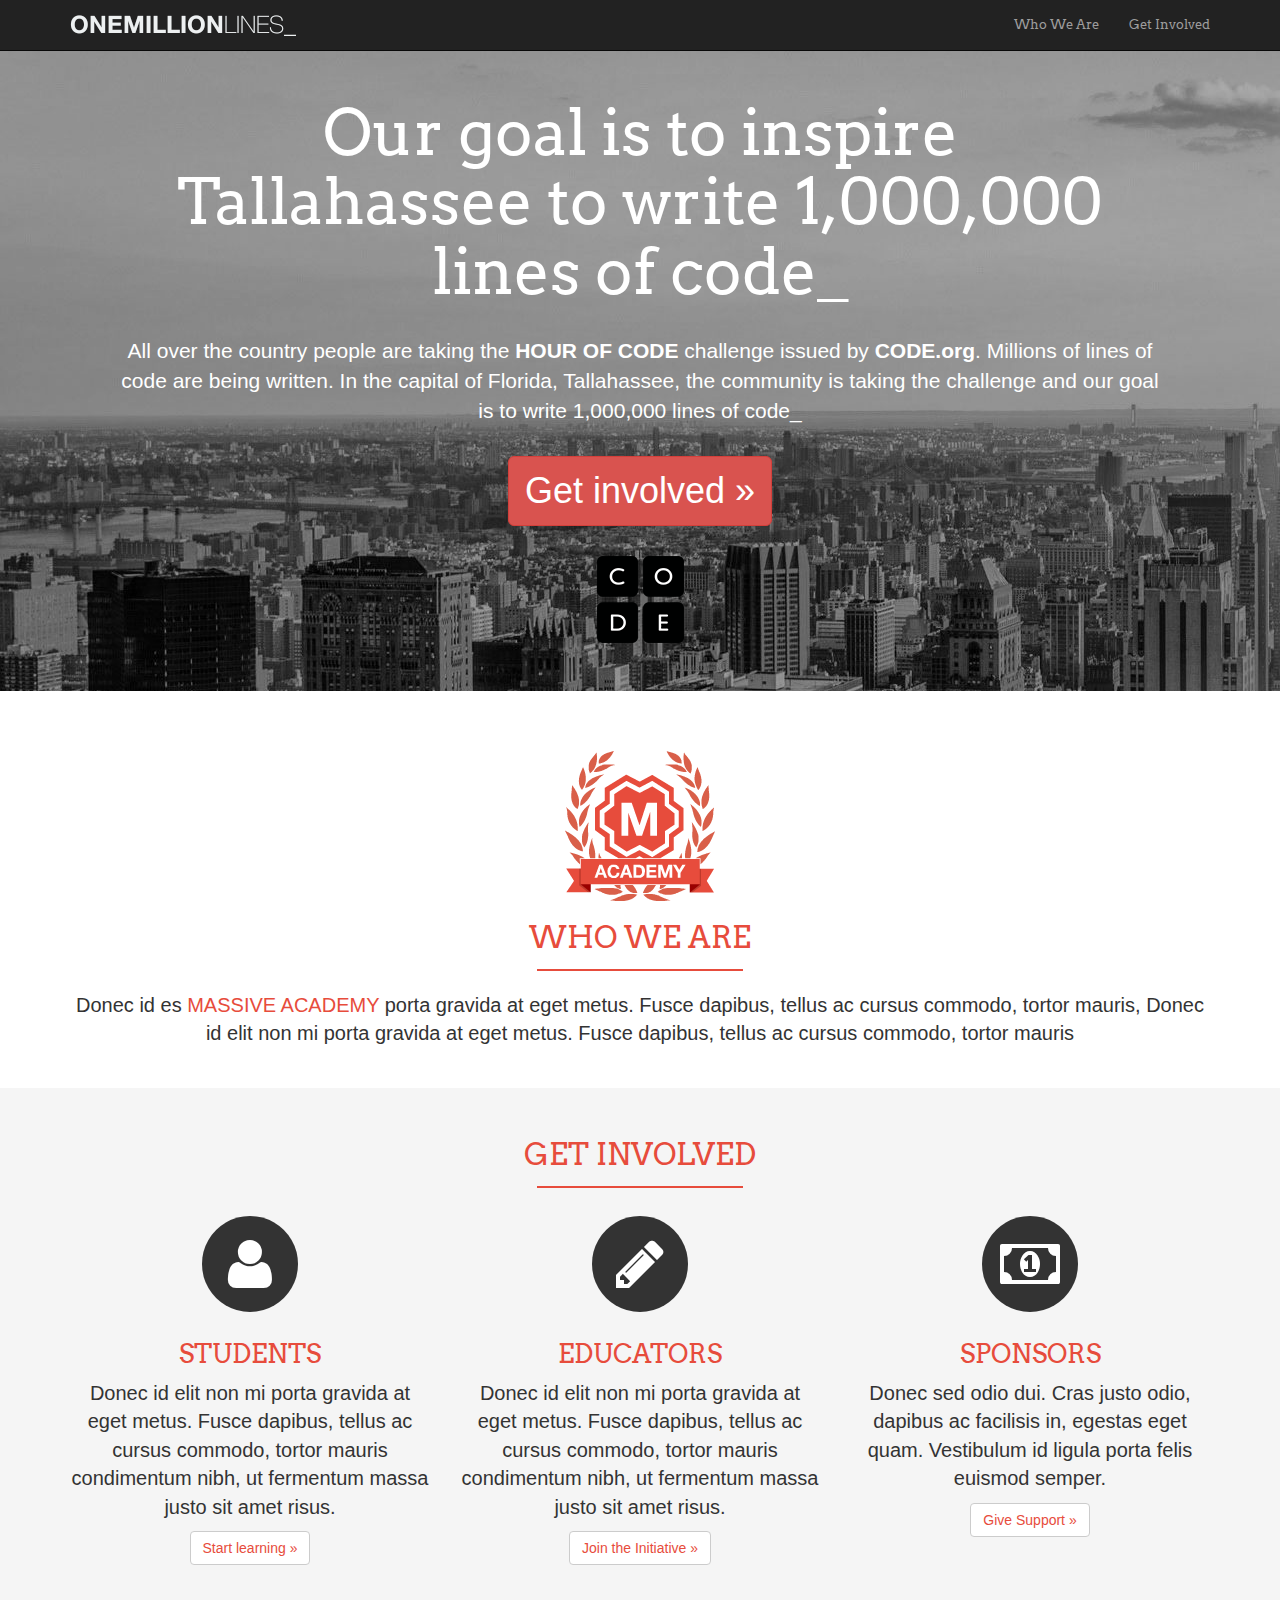
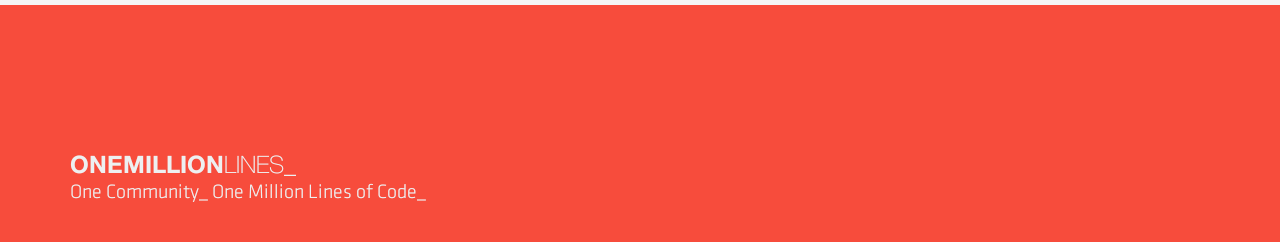
==== index.html @ 45c1bbf4 "Imported site files" ====
<!DOCTYPE html>
<html lang="en">
  <head>
    <meta charset="utf-8">
    <meta http-equiv="X-UA-Compatible" content="IE=edge">
    <meta name="viewport" content="width=device-width, initial-scale=1">
    <meta name="description" content="">
    <meta name="author" content="">
    <link rel="icon" href="../../favicon.ico">

    <title>My First Website</title>
    <!-- Nuestra fuente de Google fonts -->
    <link href='http://fonts.googleapis.com/css?family=Arvo' rel='stylesheet' type='text/css'>
    <!-- Link a nuestra librería de Font Awesome -->
    <link rel="stylesheet" href="fonts/font-awesome/css/font-awesome.min.css">

    <!-- Bootstrap core CSS -->
    <link href="css/bootstrap.min.css" rel="stylesheet">

    <!-- Custom styles for this template -->
    <link href="css/custom.css" rel="stylesheet">

    <!-- Just for debugging purposes. Don't actually copy these 2 lines! -->
    <!--[if lt IE 9]><script src="../../assets/js/ie8-responsive-file-warning.js"></script><![endif]-->
    <script src="../../assets/js/ie-emulation-modes-warning.js"></script>

    <!-- HTML5 shim and Respond.js for IE8 support of HTML5 elements and media queries -->
    <!--[if lt IE 9]>
      <script src="https://oss.maxcdn.com/html5shiv/3.7.2/html5shiv.min.js"></script>
      <script src="https://oss.maxcdn.com/respond/1.4.2/respond.min.js"></script>
    <![endif]-->
  </head>

  <body>

    <nav class="navbar navbar-inverse navbar-fixed-top">
      <div class="container">
        <div class="navbar-header">
          <button type="button" class="navbar-toggle collapsed" data-toggle="collapse" data-target="#navbar" aria-expanded="false" aria-controls="navbar">
            <span class="sr-only">Toggle navigation</span>
            <span class="icon-bar"></span>
            <span class="icon-bar"></span>
            <span class="icon-bar"></span>
          </button>
          <a class="navbar-brand" href="#"><img src="images/top-logo.png" alt="One Million Lines" title="One Million Lines"></a>
        </div>
        <div id="navbar" class="collapse navbar-collapse">
          <ul class="nav navbar-nav navbar-right">
            <li><a href="#who">Who We Are</a></li>
            <li><a href="#get-involved">Get Involved</a></li>
          </ul>
        </div><!--/.nav-collapse -->
      </div>
    </nav>

    <!-- Main jumbotron for a primary marketing message or call to action -->
    <div class="jumbotron">
      <div class="container">
        <h1>Our goal is to inspire <br>Tallahassee to write 1,000,000<br> lines of code_</h1>
        <p>All over the country people are taking the <strong>HOUR OF CODE</strong> challenge issued by <strong>CODE.org</strong>. Millions of lines of code are being written. In the capital of Florida, Tallahassee, the community is taking the challenge and our goal is to write 1,000,000 lines of code_</p>
        <p><a class="btn btn btn-danger btn-lg" href="#" role="button">Get involved &raquo;</a></p>
        <img src="images/code.png" title="Code.org logo" alt="Code.org">
      </div>
    </div>

    <div id="who">
      <div class="container homepage">
        <img src="images/academy-brand-med.png" alt="Massive Academy" title="Massive Academy logo">
        <h2>Who We Are</h2>
        <hr>
        <p>Donec id es <a href="http://www.google.com" target="_blank "> MASSIVE ACADEMY</a> porta gravida at eget metus. Fusce dapibus, tellus ac cursus commodo, tortor mauris, Donec id elit non mi porta gravida at eget metus. Fusce dapibus, tellus ac cursus commodo, tortor mauris</p>
      </div>
     </div>

    <div id="get-involved">
      <div class="container homepage">
        <h2> Get Involved </h2>
        <hr>
        <div class="row">
          <div class="col-md-4">
            <span class="fa-stack fa-4x">
               <i class="fa fa-circle fa-stack-2x"></i>
               <i class="fa fa-user fa-stack-1x fa-inverse"></i>
            </span>
            <h3>Students</h3>
            <p>Donec id elit non mi porta gravida at eget metus. Fusce dapibus, tellus ac cursus commodo, tortor mauris condimentum nibh, ut fermentum massa justo sit amet risus.  </p>
            <p><a class="btn btn-default" href="#" role="button">Start learning &raquo;</a></p>
          </div>
          <div class="col-md-4">
            <span class="fa-stack fa-4x">
               <i class="fa fa-circle fa-stack-2x"></i>
               <i class="fa fa-pencil fa-stack-1x fa-inverse"></i>
            </span>
            <h3>Educators</h3>
            <p>Donec id elit non mi porta gravida at eget metus. Fusce dapibus, tellus ac cursus commodo, tortor mauris condimentum nibh, ut fermentum massa justo sit amet risus.  </p>
            <p><a class="btn btn-default" href="http://www.reddit.com/r/SquaredCircle/" target="_blank" role="button">Join the Initiative &raquo;</a></p>
            <!--  target="_blank" abre en otra pestaña el link  -->
         </div>
          <div class="col-md-4">
            <span class="fa-stack fa-4x">
               <i class="fa fa-circle fa-stack-2x"></i>
               <i class="fa fa-money fa-stack-1x fa-inverse"></i>
            </span>
            <h3>Sponsors</h3>
            <p>Donec sed odio dui. Cras justo odio, dapibus ac facilisis in, egestas eget quam. Vestibulum id ligula porta felis euismod semper.</p>
            <p><a class="btn btn-default" href="#" role="button">Give Support &raquo;</a></p>
          </div>
        </div>
    </div> 


    <footer>
      <div class="container">
        <p><img src="images/one-million-bottom-brand.png"></p>
      </div>
    </footer>
<!-- /container -->


    <!-- Bootstrap core JavaScript
    ================================================== -->
    <!-- Placed at the end of the document so the pages load faster -->
    <script src="https://ajax.googleapis.com/ajax/libs/jquery/1.11.2/jquery.min.js"></script>
    <script src="js/bootstrap.min.js"></script>
    <!-- IE10 viewport hack for Surface/desktop Windows 8 bug -->
    <script src="../../assets/js/ie10-viewport-bug-workaround.js"></script>
  </body>
</html>
---- css/custom.css ----
/* Move down content because we have a fixed navbar that is 50px tall */
body {
  padding-top: 50px;
 
}

ul.nav, .jumbotron h1{
	font-family: 'Arvo', courier, serif;
}

ul.nav{
	font-size: 13px;
}

footer{
	background-color: #f74c3c;
	padding-top: 150px;
	padding-bottom: 30px;
}

#get-involved{
	background-color: #f5f5f5;
}



.jumbotron{
	 text-align: center;
	 background-image:url("../images/hero-image.jpg");
	 color:white;
}

.jumbotron h1{
	margin-top:0px;
	margin-bottom:30px;
}

.jumbotron p{
	margin-bottom: 30px;
	font-weight: 50;
	padding:0 50px;
	margin:;
}

.btn-lg{
	font-size:36px;
}


.homepage {
	text-align: center;
	padding-bottom:30px;
	padding-top: 30px;


}

.homepage h2, .homepage h2{
	font-family: 'Arvo', courier, serif;
	color: #e74c3c;
	text-transform: uppercase;
}

.homepage h2 {
	font-size: 30px;
}

.homepage h3{
	font-family: 'Arvo', courier, serif;
	color: #e74c3c;
	text-transform: uppercase;
	font-size: 26px;
}

.homepage p{
	font-weight: 300;
	font-size: 20px;
}

.homepage a{
	color: #e74c3c;
}

.homepage a:hover{
	color:#e74c3c;
	text-decoration: none;
	opacity: .8;
}

.homepage hr{
	border-top:2px solid #e74c3c;
	width: 18%;
	margin-top:15px;
}

/* Responsive site*/
@media (max-width: 1199px) { 
	.jumbotron h1{
		font-size: 56px;
		margin-bottom: 30px;

	}
 }


@media (max-width: 991px) { 
	.jumbotron h1{
		font-size: 44px;		
	}

	.jumbotron p{
		font-padding: 0 10px;		
	}

	#get-involved .col-md-4{
		padding-top: 20px;
		padding-bottom: 20px; 
	}

 }

 @media (max-width: 767px) { 
	.jumbotron h1{
		font-size: 24px;		
	}

	.jumbotron p{
		padding:0;		
		font-size: 16px;
	}

	.btn-lg{
		font-size: 18px;
	}

	.homepage p {
		font-size: 18px;
	}

	footer img{
		width:80%;
	}

 }
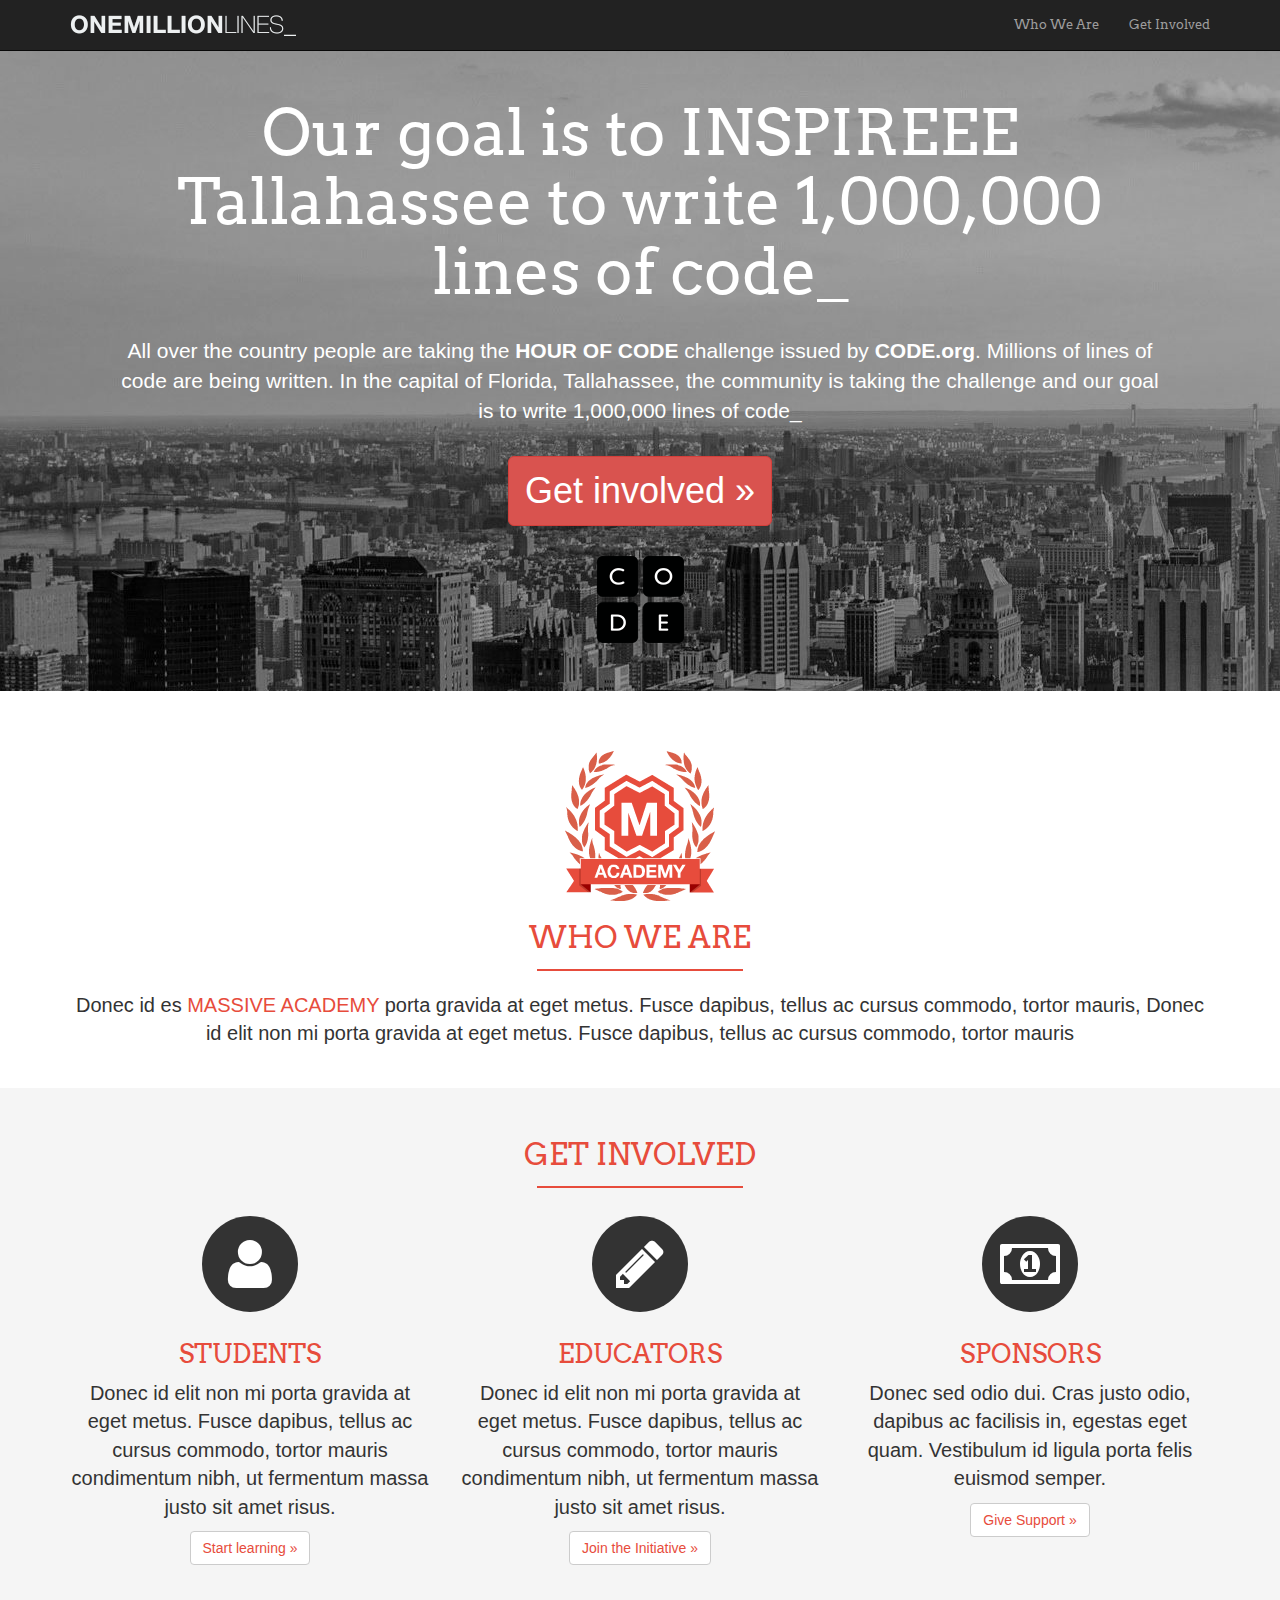
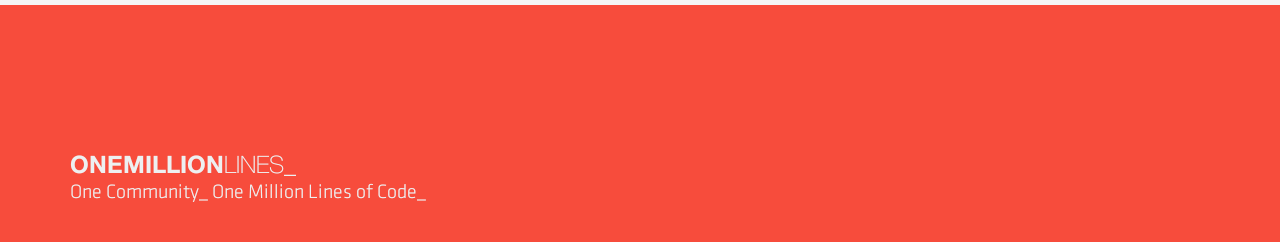
==== commit 67700f09: "Change 01" ====
--- a/index.html
+++ b/index.html
@@ -56,7 +56,7 @@
     <!-- Main jumbotron for a primary marketing message or call to action -->
     <div class="jumbotron">
       <div class="container">
-        <h1>Our goal is to inspire <br>Tallahassee to write 1,000,000<br> lines of code_</h1>
+        <h1>Our goal is to INSPIREEE <br>Tallahassee to write 1,000,000<br> lines of code_</h1>
         <p>All over the country people are taking the <strong>HOUR OF CODE</strong> challenge issued by <strong>CODE.org</strong>. Millions of lines of code are being written. In the capital of Florida, Tallahassee, the community is taking the challenge and our goal is to write 1,000,000 lines of code_</p>
         <p><a class="btn btn btn-danger btn-lg" href="#" role="button">Get involved &raquo;</a></p>
         <img src="images/code.png" title="Code.org logo" alt="Code.org">
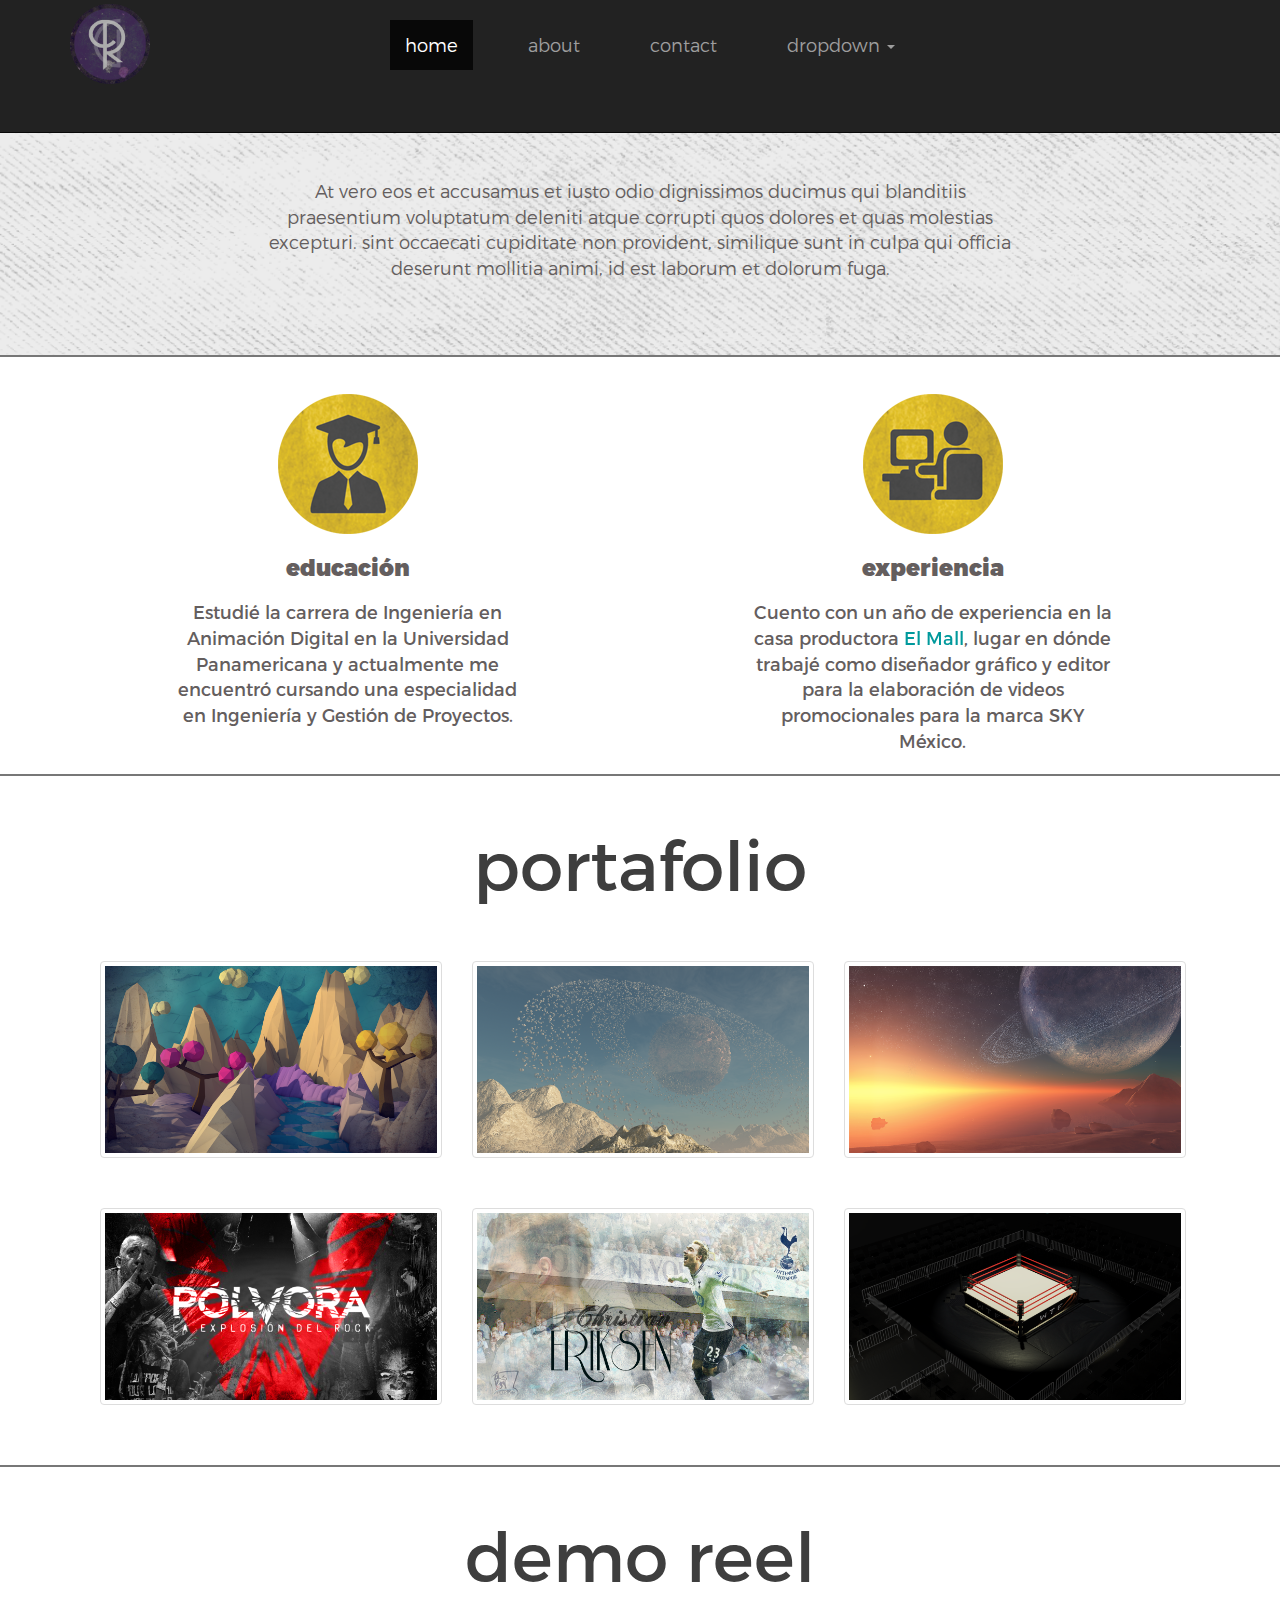
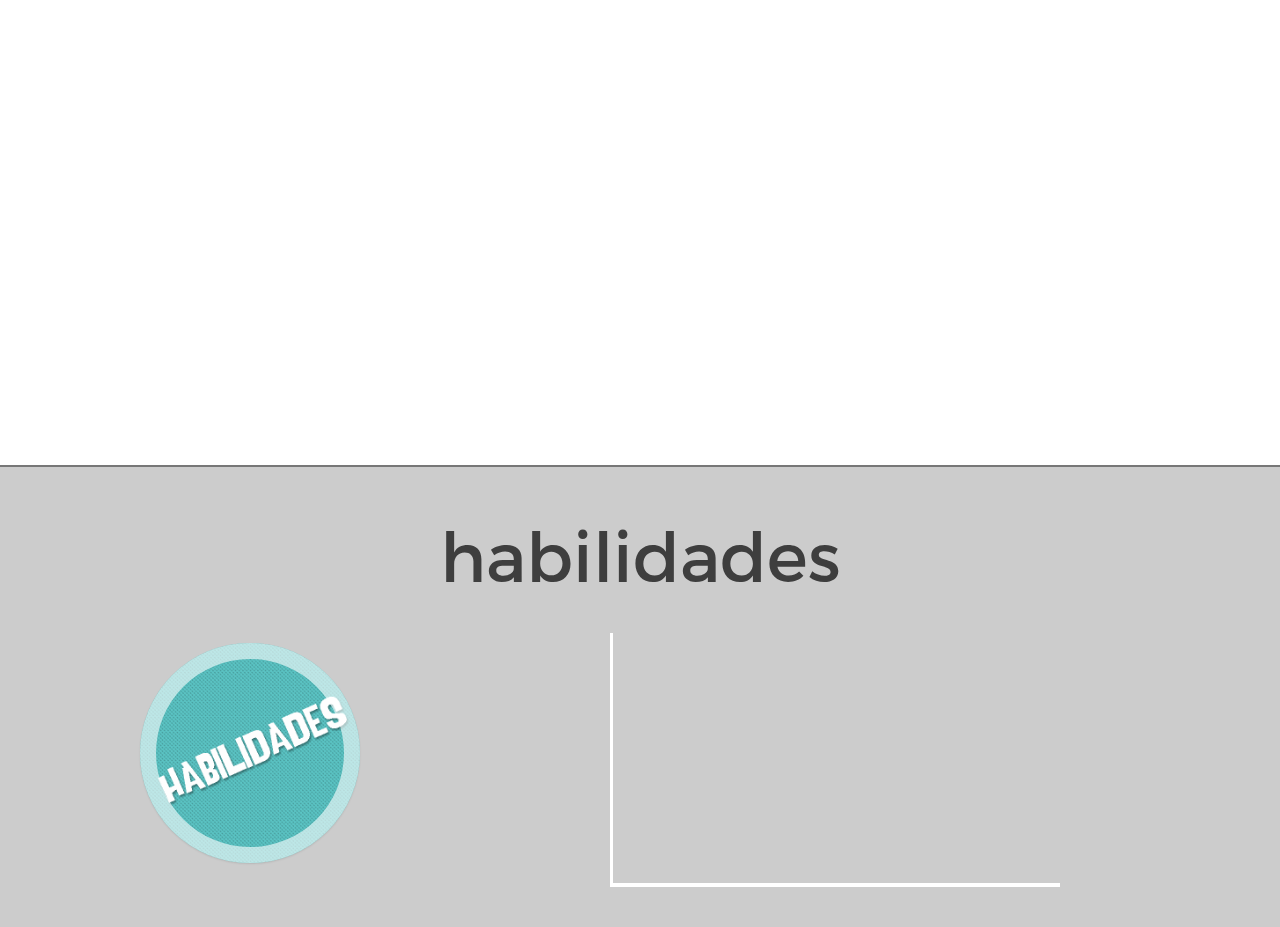
==== commit 93170ee1: "FirstCV" ====
--- a/index.html
+++ b/index.html
@@ -8,32 +8,28 @@
     <meta name="author" content="">
     <link rel="icon" href="../../favicon.ico">
 
-    <title>My First Website</title>
-    <!-- Nuestra fuente de Google fonts -->
-    <link href='http://fonts.googleapis.com/css?family=Arvo' rel='stylesheet' type='text/css'>
-    <!-- Link a nuestra librería de Font Awesome -->
-    <link rel="stylesheet" href="fonts/font-awesome/css/font-awesome.min.css">
+    <title>Mi Portafolio</title>
 
     <!-- Bootstrap core CSS -->
     <link href="css/bootstrap.min.css" rel="stylesheet">
+    <link href="css/custom.css" rel="stylesheet">
+    <link href="css/lightbox.css" rel="stylesheet">
+    <link href="css/video-js.css" rel="stylesheet">
+
 
     <!-- Custom styles for this template -->
-    <link href="css/custom.css" rel="stylesheet">
-
-    <!-- Just for debugging purposes. Don't actually copy these 2 lines! -->
-    <!--[if lt IE 9]><script src="../../assets/js/ie8-responsive-file-warning.js"></script><![endif]-->
-    <script src="../../assets/js/ie-emulation-modes-warning.js"></script>
-
-    <!-- HTML5 shim and Respond.js for IE8 support of HTML5 elements and media queries -->
-    <!--[if lt IE 9]>
-      <script src="https://oss.maxcdn.com/html5shiv/3.7.2/html5shiv.min.js"></script>
-      <script src="https://oss.maxcdn.com/respond/1.4.2/respond.min.js"></script>
-    <![endif]-->
+    <link href="starter-template.css" rel="stylesheet">
+
+    <script src="js/ie-emulation-modes-warning.js"></script>
+    <!--Para video.js -->
+    <script type="text/javascript">
+  document.createElement('video');document.createElement('audio');document.createElement('track');
+</script>
   </head>
 
   <body>
 
-    <nav class="navbar navbar-inverse navbar-fixed-top">
+     <nav class="navbar navbar-inverse navbar-fixed-top">
       <div class="container">
         <div class="navbar-header">
           <button type="button" class="navbar-toggle collapsed" data-toggle="collapse" data-target="#navbar" aria-expanded="false" aria-controls="navbar">
@@ -42,87 +38,310 @@
             <span class="icon-bar"></span>
             <span class="icon-bar"></span>
           </button>
-          <a class="navbar-brand" href="#"><img src="images/top-logo.png" alt="One Million Lines" title="One Million Lines"></a>
+          <a class="navbar-brand" href="#"><img class="logo" src="images/logoRG.png"></a>
         </div>
-        <div id="navbar" class="collapse navbar-collapse">
-          <ul class="nav navbar-nav navbar-right">
-            <li><a href="#who">Who We Are</a></li>
-            <li><a href="#get-involved">Get Involved</a></li>
+        <div id="navbar" class="navbar-collapse collapse">
+          <ul class="nav navbar-nav navSize">
+            <li class="active"><a href="#">Home</a></li>
+            <li><a href="#about">About</a></li>
+            <li><a href="#contact">Contact</a></li>
+            <li class="dropdown">
+              <a href="#" class="dropdown-toggle" data-toggle="dropdown" role="button" aria-expanded="false">Dropdown <span class="caret"></span></a>
+              <ul class="dropdown-menu" role="menu">
+                <li><a href="#">Action</a></li>
+                <li><a href="#">Another action</a></li>
+                <li><a href="#">Something else here</a></li>
+                <li class="divider"></li>
+                <li class="dropdown-header">Nav header</li>
+                <li><a href="#">Separated link</a></li>
+                <li><a href="#">One more separated link</a></li>
+              </ul>
+            </li>
           </ul>
         </div><!--/.nav-collapse -->
       </div>
     </nav>
-
-    <!-- Main jumbotron for a primary marketing message or call to action -->
-    <div class="jumbotron">
-      <div class="container">
-        <h1>Our goal is to INSPIREEE <br>Tallahassee to write 1,000,000<br> lines of code_</h1>
-        <p>All over the country people are taking the <strong>HOUR OF CODE</strong> challenge issued by <strong>CODE.org</strong>. Millions of lines of code are being written. In the capital of Florida, Tallahassee, the community is taking the challenge and our goal is to write 1,000,000 lines of code_</p>
-        <p><a class="btn btn btn-danger btn-lg" href="#" role="button">Get involved &raquo;</a></p>
-        <img src="images/code.png" title="Code.org logo" alt="Code.org">
-      </div>
-    </div>
-
-    <div id="who">
-      <div class="container homepage">
-        <img src="images/academy-brand-med.png" alt="Massive Academy" title="Massive Academy logo">
-        <h2>Who We Are</h2>
-        <hr>
-        <p>Donec id es <a href="http://www.google.com" target="_blank "> MASSIVE ACADEMY</a> porta gravida at eget metus. Fusce dapibus, tellus ac cursus commodo, tortor mauris, Donec id elit non mi porta gravida at eget metus. Fusce dapibus, tellus ac cursus commodo, tortor mauris</p>
-      </div>
-     </div>
-
-    <div id="get-involved">
-      <div class="container homepage">
-        <h2> Get Involved </h2>
-        <hr>
-        <div class="row">
-          <div class="col-md-4">
-            <span class="fa-stack fa-4x">
-               <i class="fa fa-circle fa-stack-2x"></i>
-               <i class="fa fa-user fa-stack-1x fa-inverse"></i>
-            </span>
-            <h3>Students</h3>
-            <p>Donec id elit non mi porta gravida at eget metus. Fusce dapibus, tellus ac cursus commodo, tortor mauris condimentum nibh, ut fermentum massa justo sit amet risus.  </p>
-            <p><a class="btn btn-default" href="#" role="button">Start learning &raquo;</a></p>
+    <!--
+      <nav class="miNav">
+        <img class="logo" src="images/logoRG.png">
+        <div class="lineaNav01">  
+              <div class="lineaNav02"> 
+                <div class="row">
+                 
+                  <div class="col-md-2 col-md-offset-2 navCol">
+                    <span>About me</span>
+                  </div>
+                  <div class="col-md-2 navCol">
+                    <span>Experiencia</span>
+                  </div>
+                  <div class="col-md-2 navCol">
+                    <span>Portafolio</span>
+                  </div>
+                  <div class="col-md-2 navCol">
+                    <span>Reel</span>
+                  </div>
+                  <div class="col-md-2 navCol">
+                    <span>Habilidades</span>
+                  </div>
+                  
+                </div><!--row-->
+                <!--  <ul>
+                    <li>About me</li>
+                    <li>Portafolio</li>
+                   
+                    <li>Reel</li>
+                    <li>Habilidades</li>
+                  </ul>
+                  <img class="logo" src="images/logoRG.png">
+               </div>   
+              
+        </div>
+      </nav>-->
+
+
+
+      <section class="about">
+        <h1>About me </h1>
+
+        <div class="container">
+          <div class="row">
+            <div class="col-md-8 col-md-offset-2">
+
+        <p>At vero eos et accusamus et iusto odio dignissimos ducimus qui blanditiis praesentium voluptatum deleniti atque corrupti quos dolores et quas molestias excepturi. sint occaecati cupiditate non provident, similique sunt in culpa qui officia deserunt mollitia animi, id est laborum et dolorum fuga. </p>
+            </div>
+         </div>
           </div>
-          <div class="col-md-4">
-            <span class="fa-stack fa-4x">
-               <i class="fa fa-circle fa-stack-2x"></i>
-               <i class="fa fa-pencil fa-stack-1x fa-inverse"></i>
-            </span>
-            <h3>Educators</h3>
-            <p>Donec id elit non mi porta gravida at eget metus. Fusce dapibus, tellus ac cursus commodo, tortor mauris condimentum nibh, ut fermentum massa justo sit amet risus.  </p>
-            <p><a class="btn btn-default" href="http://www.reddit.com/r/SquaredCircle/" target="_blank" role="button">Join the Initiative &raquo;</a></p>
-            <!--  target="_blank" abre en otra pestaña el link  -->
-         </div>
-          <div class="col-md-4">
-            <span class="fa-stack fa-4x">
-               <i class="fa fa-circle fa-stack-2x"></i>
-               <i class="fa fa-money fa-stack-1x fa-inverse"></i>
-            </span>
-            <h3>Sponsors</h3>
-            <p>Donec sed odio dui. Cras justo odio, dapibus ac facilisis in, egestas eget quam. Vestibulum id ligula porta felis euismod semper.</p>
-            <p><a class="btn btn-default" href="#" role="button">Give Support &raquo;</a></p>
-          </div>
-        </div>
-    </div> 
-
-
-    <footer>
-      <div class="container">
-        <p><img src="images/one-million-bottom-brand.png"></p>
-      </div>
-    </footer>
-<!-- /container -->
-
-
-    <!-- Bootstrap core JavaScript
-    ================================================== -->
-    <!-- Placed at the end of the document so the pages load faster -->
+      </section>
+
+
+      <section class="escuela">
+        <div class="container">
+          <div class="row">
+                <div class="col-md-6 escLogo">
+                  <img src="images/logoEsc.png" title="LogoEscuela" alt="LogoEscuela">
+                  <h2>Educaci&oacuten</h2>
+                    <div class="row">
+                      <div class="col-md-8 col-md-offset-2">
+                        <p>Estudié la carrera de Ingeniería en Animación Digital en la Universidad Panamericana y actualmente me encuentró cursando una especialidad en Ingeniería y Gestión de Proyectos.</p>
+                      </div><!--col-md-8--> 
+                    </div> <!--row--> 
+                </div> <!--col-md-6--> 
+                   <div class="col-md-6 expLogo">
+                    <img src="images/logoExp.png" title="LogoExperiencia" alt="LogoExperiencia">
+                    <h2>Experiencia</h2>
+                      <div class="row">
+                        <div class="col-md-8 col-md-offset-2">
+                          <p>Cuento con un año de experiencia en la casa productora 
+
+                            <a class="linkAnim" href="http://www.elmall.mx/" target=_"blank"><span data-content="El Mall">El Mall</span></a>, lugar en dónde trabajé como diseñador gráfico y editor para la elaboración de videos promocionales para la marca SKY México. </p>
+                        </div>
+                    </div>
+                  </div><!--row--> 
+          </div><!--container--> 
+      </section>
+
+
+      <section class="portfolio">
+        <h1>Portafolio</h1>
+          <div class="container">
+              <div class="img-cont">
+                <a href="images/portafolio/pf01.png" data-lightbox="miPortafolio" data-title="Portafolio 1">
+                    <img class="img-thumbnail" src="images/portafolio/pf01.png" alt="Portafolio01">
+                  </a>
+              </div>
+        
+               <div class="img-cont">
+                <a href="images/portafolio/pf02.png" data-lightbox="miPortafolio" data-title="Portafolio 2"  >
+                    <img class="img-thumbnail" src="images/portafolio/pf02.png" alt="Portafolio02">
+                  </a>
+              </div>
+
+               <div class="img-cont">
+                <a href="images/portafolio/pf03.png" data-lightbox="miPortafolio" data-title="Portafolio 3" >
+                    <img class="img-thumbnail" src="images/portafolio/pf03.png" alt="Portafolio03">
+                  </a>
+              </div>
+
+               <div class="img-cont">
+                <a href="images/portafolio/pf04.png" data-lightbox="miPortafolio" data-title="Portafolio 4" >
+                    <img class="img-thumbnail" src="images/portafolio/pf04_thumb.png" alt="Portafolio01">
+                  </a>
+              </div>
+        
+               <div class="img-cont">
+                <a href="images/portafolio/pf05.png" data-lightbox="miPortafolio" data-title="Portafolio 5" >
+                    <img class="img-thumbnail" src="images/portafolio/pf05.png" alt="Portafolio02">
+                  </a>
+              </div>
+
+               <div class="img-cont">
+                <a href="images/portafolio/pf06.png" data-lightbox="miPortafolio" data-title="Portafolio 6" >
+                    <img class="img-thumbnail" src="images/portafolio/pf06.png" alt="Portafolio03">
+                  </a>
+              </div>
+                  
+               
+          </div><!--container--> 
+      </section>
+
+      <section class="reel">
+        <h1>Demo Reel</h1>
+
+       
+          <video id="example_video_1" class="video-js vjs-default-skin videoContainer"
+              controls preload="auto" width="640" height="360"
+              poster="video/posterVid.png"
+              data-setup='{"example_option":true}'>
+
+             <source src="video/reelRGR2015.mp4" type='video/mp4' />
+            
+             <p class="vjs-no-js">To view this video please enable JavaScript, and consider upgrading to a web browser that <a href="http://videojs.com/html5-video-support/" target="_blank">supports HTML5 video</a></p>
+          </video>
+
+      </section><!--reel-->
+
+      <section class="habilidades ">
+        <h1>Habilidades</h1>
+
+        <div class="container">
+          <div class="row">
+
+            <div class="col-md-4">
+              <ul class="ch-grid">
+                <li>
+                   <div class="ch-item ch-img-1">
+                     <div class="ch-info">
+
+
+                        <h3 class="javaData">Adobe CC</h3>
+                         <p id="javaPar"> <a href="http://drbl.in/eOPF">After Effects,</a>
+                             <a href="http://drbl.in/eOPF">Photoshop,</a> 
+                             <a href="http://drbl.in/eOPF">Illustrator</a>
+                          </p>
+
+                        </div><!--DIV info-->
+                   </div><!--DIV item img--> 
+                </li>         
+              </ul>           
+                     
+            </div><!--DIV Circulo-->
+
+
+            <div class="col-md-8">
+              
+             <div id="svgContainer" >
+              <a href="#" target="_blank">
+                <div class="rectangle JSAdobe">
+                  <span class="textoGraf">Adobe CC</span>
+                </div>
+                </a>
+              <a href="#" target="_blank">   
+                <div class="rectangle JSHtml" style="background:#C17FD1">
+                 <span class="textoGraf">HTML5/CSS3</span>
+                </div>
+                </a>
+
+              <a href="#" target="_blank">
+                <div class="rectangle JSjq" style="background:#2ECC71; max-width:59%;">
+                 <span class="textoGraf">JS/JQuery</span>
+                </div>
+                </a>
+
+              <a href="#" target="_blank">
+                <div class="rectangle JSedi" style="background:#E67E22">
+                 <span class="textoGraf">Edición (Premiere, FCP)</span>
+                </div>
+               </a>
+
+               <a href="#" target="_blank">
+                <div class="rectangle JScpp" style="background:#7F8C8D; max-width:40%;">
+                 <span class="textoGraf">C#/C++</span>
+                </div>
+                </a>
+               <a href="#" target="_blank">
+                <div class="rectangle JS3d" style="background:#C0392B; max-width:61%;">
+                 <span class="textoGraf">3D (Maya, 3Ds Max, C4D)</span>
+                </div>
+                </a>
+                <a href="#" target="_blank">
+                  <div class="rectangle JSvue" style="background:#8E44AD; max-width:61%;">
+                   <span class="textoGraf">Vue xStream</span>
+                  </div>
+                  </a>
+
+                <a href="#" target="_blank">
+                 <div class="rectangle JSunity" style="background:#2980B9; max-width:58%;">
+                   <span class="textoGraf">Unity</span>
+                  </div>
+                </a>
+
+              <a href="#" target="_blank">
+                <div class="rectangle JSnuke" style="background:#F39C12; max-width:35%;">
+                 <span class="textoGraf">Nuke</span>
+                </div>
+               </a>
+
+
+              <a href="#" target="_blank">
+                <div class="rectangle JStrack" style="background:#34495E; width:61%;">
+                 <span class="textoGraf">Tracking</span>
+                </div>
+              </a>
+
+            </div><!--svgContainer-->
+
+          </div><!--col-->
+
+
+           </div><!--row-->
+        </div><!--container-->
+      </section>
+      
+
+
+
     <script src="https://ajax.googleapis.com/ajax/libs/jquery/1.11.2/jquery.min.js"></script>
     <script src="js/bootstrap.min.js"></script>
-    <!-- IE10 viewport hack for Surface/desktop Windows 8 bug -->
-    <script src="../../assets/js/ie10-viewport-bug-workaround.js"></script>
+    <script src="js/ie10-viewport-bug-workaround.js"></script>
+    <script src="js/lightbox/jquery-1.11.0.min.js"></script>
+    <script src="js/lightbox/lightbox.min.js"></script>
+    <script src="js/scrollEffects.js"></script>
+    <script src="js/prueba.js"></script>
+    
+    <script src="js/video.js"></script>
+    <script>
+        $(window).scroll(function() {
+          $('.rectangle').each(function(){
+          var imagePos = $(this).offset().top;
+          var topOfWindow = $(window).scrollTop();
+            if (imagePos < topOfWindow+690) {
+              $(this).addClass("animate");
+
+              $(this).find("span").addClass("animate");
+            }
+          });
+
+          $('.img-cont').each(function(){
+          var imagePos = $(this).offset().top;
+          var topOfWindow = $(window).scrollTop();
+            if (imagePos < topOfWindow+690) {
+              setTimeout( function(){$(this).addClass("animate");},400 );
+              $(this).addClass("animate");
+             
+            }
+          });
+
+           $('.videoContainer').each(function(){
+          var imagePos = $(this).offset().top;
+          var topOfWindow = $(window).scrollTop();
+            if (imagePos < topOfWindow+500) {
+              setTimeout( function(){$(this).addClass("animate");},400 );
+              $(this).addClass("animate");
+             
+            }
+          });
+
+        });
+    </script>
   </body>
-</html>
+</html>--- a/css/custom.css
+++ b/css/custom.css
@@ -1,145 +1,654 @@
-/* Move down content because we have a fixed navbar that is 50px tall */
-body {
-  padding-top: 50px;
- 
-}
-
-ul.nav, .jumbotron h1{
-	font-family: 'Arvo', courier, serif;
-}
-
-ul.nav{
-	font-size: 13px;
-}
-
-footer{
-	background-color: #f74c3c;
-	padding-top: 150px;
-	padding-bottom: 30px;
-}
-
-#get-involved{
-	background-color: #f5f5f5;
-}
-
-
-
-.jumbotron{
-	 text-align: center;
-	 background-image:url("../images/hero-image.jpg");
-	 color:white;
-}
-
-.jumbotron h1{
-	margin-top:0px;
-	margin-bottom:30px;
-}
-
-.jumbotron p{
-	margin-bottom: 30px;
-	font-weight: 50;
-	padding:0 50px;
-	margin:;
-}
-
-.btn-lg{
-	font-size:36px;
-}
-
-
-.homepage {
+@font-face {
+    font-family: Montserrat-Black;
+    src: url(../fonts/Montserrat-Black.otf);
+}
+
+@font-face {
+    font-family: Montserrat-Light;
+    src: url(../fonts/Montserrat-Light.otf);
+}
+
+@font-face {
+    font-family: Montserrat-Bold;
+    src: url(../fonts/Montserrat-Bold.otf);
+}
+
+@font-face {
+    font-family: Montserrat-Regular;
+    src: url(../fonts/Montserrat-Regular.otf);
+}
+
+head,body,nav,footer,ul,li,div{
+	font-family:Montserrat-Regular;
+	margin:0;
+	padding: 0;
+	border: 0;
+	outline: 0;
+	font-size: 100%;
+}
+
+a, a:visited{
+	text-decoration: none;
+	color:#00999C;
+}
+
+html,body{
+	height: 100%;
+}
+
+article, aside, details, figcaption, figure, footer, header, hgroup, nav, section, summary {
+	display: block;
+	padding: 0;
+	border: 0;
+	outline: 0;
+	font-size: 100%;
+}
+
+/* NAV */
+/*
+nav{
+	background-color: #ccc;
+	background-image:url("../images/BG_header.png");
+	height:128px;
+}
+
+nav ul{
+	list-style: none;
+	margin: 12px;
+}*/
+
+nav ul{
+	display: block;
+	margin-right: 20%;
+	margin-top: 6px;
+}
+
+nav li{
+	display: inline-block;
+	color:#ddd;
+	float: right;
+	position: relative;
+	height: 92px;
+	font-size: 20px;
+	font-family: Montserrat-Light;
+	padding-left: 40px;
+	text-transform: lowercase;
+}
+
+#headerMain{
+	background: #222222;
+	/*background-image: url('../images/BG_header.png');*/
+	height: 70px;
+}
+
+.logoHeader{
+	background-image: url('../images/logoRG.png');
+	height: 60px;
+	width: 60px;
+	display: block;
+	float:left;
+	margin-left: 100px;
+	margin-top: 5px;
+}
+
+.logoHeader:hover{
+	background-image: url('../images/logoRG_2.png');	
+}
+
+
+
+
+
+
+
+
+
+
+
+
+
+
+
+nav{
+	font-family: Montserrat-Regular;
+}
+
+.nav{
+	padding-left: 185px;
+}
+
+.navSize{
+	margin-top: 20px;
+	margin-bottom: 20px;
+}
+
+.miNav{
+	overflow: hidden;
+	/*border:1px solid green;*/
+	padding:0px 50px;
+}
+
+.navSize li{
+	text-transform: lowercase;
+	font-size: 18px;
+	font-family: Montserrat-Light;
+
+}
+
+
+.miNav li{
+
+	display:inline-block;
+	width:24%;
+	font-family: Montserrat-Light;
+	font-size: 25px;
 	text-align: center;
-	padding-bottom:30px;
-	padding-top: 30px;
-
-
-}
-
-.homepage h2, .homepage h2{
-	font-family: 'Arvo', courier, serif;
-	color: #e74c3c;
+	text-transform: lowercase;
+	color:#484848;
+	
+}
+
+.logo{
+	opacity: 0.7;
+	margin-top: -11px;
+	width: 80px;
+	height:80px;/*
+
+	margin-top: .08%;
+	position:absolute;
+	z-index:100;
+	display: block;*/
+}
+
+.navCol{
+	margin-top:1%;
+	margin-bottom:1%;
+}
+
+.lineaNav01{
+	border-top: 2px solid black;
+	border-bottom: 2px solid black;
+	/* padding: 0; */
+	margin-top: 20px;
+	margin-bottom: 20px;
+}
+
+.lineaNav02{
+	border-top: 1px solid #555;
+	border-bottom: 1px solid #555;
+	/* padding: 0; */
+	margin-top: 10px;
+	margin-bottom: 10px;
+}
+
+/*SECCIÓN ABOUT ME*/
+.about{
+	border-top:2px solid #777;
+	height:355px;	
+	background-image:url('../images/BG_about.png');
+	background-size: 100% 100%;
+	background-color: rgba(0, 0, 0, 0.2);
+}
+
+.about h1, .portfolio h1, .reel h1, .habilidades h1{
+	font-family: Montserrat-Regular;
+	font-size:69px;
+	text-align:center;
+	text-transform: lowercase;
+	color:#3e3e3e;
+	margin-top: 50px;
+}
+
+.about p{
+	font-family: Montserrat-Light;
+	font-size:18px;
+	text-align:center;
+	color:#645e5e;
+	padding-top: 40px;
+	font-weight: 100;
+}
+
+/* Escuela */
+
+.escuela{
+	
+	border-top:2px solid #777;
+	background-color:#aaa;
+	background: url('../images/BG_escuelav2.png') no-repeat center center fixed; 
+	-webkit-background-size: cover;
+	-moz-background-size: cover;
+	-o-background-size: cover;
+	background-size: cover;
+
+}
+
+.escuela h2{
+	text-align: center;
+	font-family: Montserrat-Black, Verdana;
+	text-transform: lowercase;
+	font-size: 23px;
+	color:#645e5e;
+}
+
+.escuela img{
+	display: block;
+	margin-left:auto;
+	margin-right: auto;
+	margin-top: 37px;
+}
+
+.escuela p{
+	text-align: center;
+	font-family: Montserrat-Regular, Verdana;
+	font-size:18px;
+	color:#645e5e;
+	margin-top:10px;
+	margin-bottom: 20px;
+}
+
+.escuela .linkAnim{
+	perspective: 600px;
+	perspective-origin: 50% 50%;
+	vertical-align: top;
+	text-decoration: none;
+	overflow:hidden;
+	display: inline-block; 
+}
+
+.linkAnim span{
+	color:#00999C;
+	display: block; position: relative;
+	transition: all 400ms ease;
+	transform-origin: 50% 0%;	
+	transform-style: preserve-3d;
+
+}
+
+.linkAnim:hover{
+	color:#fff;
+	Montserrat-Light;
+
+}
+
+.linkAnim:hover span{
+	background:#00999C;
+	 color white;
+	 transform: translate3d( 0px, 0px, -30px ) rotateX( 90deg );
+	 font-family: Montserrat-Light;
+	 font-weight: 50;
+}
+
+.linkAnim span:after{
+	content: attr(data-content);
+	font-family: Montserrat-Light;
+	color: #fff; 
+	background: #1e647a; 
+	left: 0; top: 0; right:0; bottom: 0;
+	display: inline-block;
+	position: absolute;
+    transform-origin: 50% 0%;
+    transform: translate3d( 0px, 105%, 0px ) rotateX( -90deg );
+}
+
+/*
+.escLogo{
+	background-image:url('../images/BG_LeftEsc.png');
+	background-size: 100% 100%;
+
+
+}
+
+.expLogo{
+	background-image:url('../images/BG_RightEsc.png');
+	background-size: 100% 100%;
+}*/
+
+/* Portafolio */
+
+.portfolio{
+	border-top:2px solid #777;
+
+	margin-bottom: 60px;
+}
+
+.portfolio img{
+/*	width:230px;
+	height: 130px;*/
+}
+
+.portfolio .img-cont{
+	float:left;
+	width: 30%;
+	margin-left: 30px;
+	margin-top: 50px;
+
+}
+
+.img-cont.animate{
+	-webkit-animation:fadeIn 1s 0s ease-in;
+	animation:fadeIn 1s 0s ease-in;
+}
+
+
+/*Demo Reel*/
+
+.reel{
+	height:600px;
+	border-top:2px solid #777;
+}
+
+
+.reel .videoContainer{
+	margin-left:auto;
+	margin-right: auto;
+	margin-top:50px;
+	visibility:hidden;
+}
+
+.videoContainer.animate{
+	-webkit-animation:bounceInUp 1s 0s ease;
+	animation:bounceInUp 1s 0s ease;
+	visibility:visible;
+
+}
+
+@-webkit-keyframes bounceInUp {
+  0% {
+    opacity: 0;
+    -webkit-transform: translateY(2000px);
+    -ms-transform: translateY(2000px);
+    transform: translateY(2000px);
+  }
+
+  60% {
+    opacity: 1;
+    -webkit-transform: translateY(-30px);
+    -ms-transform: translateY(-30px);
+    transform: translateY(-30px);
+  }
+
+  80% {
+    -webkit-transform: translateY(10px);
+    -ms-transform: translateY(10px);
+    transform: translateY(10px);
+  }
+
+  100% {
+    -webkit-transform: translateY(0);
+    -ms-transform: translateY(0);
+    transform: translateY(0);
+  }
+}
+
+
+
+
+/*Habilidades*/
+
+
+.habilidades{
+	border-top:2px solid #777;
+	background-color:#ccc;
+}
+
+.habilidades.hidden{
+	visibility: hidden;
+}
+
+#svgContainer{
+	
+	margin:30px  20% 40px 20%;
+	border-left: 3px solid white;
+	border-bottom: 4px solid white;
+}
+
+#svgContainer a{
+	text-decoration: none;
+}
+
+
+
+
+/*Animación Habilidades*/
+.graph-adobeCSS{
+	-webkit-animation: popright 1s 0s ease;
+	animation: popright 1s 0s ease;	
+}
+
+.adios{
+	display: none;
+}
+
+.graph-htmlCss{
+	/*transform: translateX(-650px)*/
+}
+
+.rectangle{
+	 width: 100%;
+	 height:20px;
+	 background:#3498DB;
+	 border:2px solid #FFFFFF;
+	 margin-left:-2px;
+	 visibility: visible;
+	 margin-bottom: 5px;
+	 visibility:hidden;
+}
+
+.rectangle.animate{
+	-webkit-animation: popLeft 1s 0s ease;
+	animation: popLeft 1s 0s ease;	
+	-webkit-animation-fill-mode: forwards; /* Chrome, Safari, Opera */
+    animation-fill-mode: forwards;
+    visibility:visible;
+}
+
+.rectangle:hover{
+	opacity:.8;
+}
+
+
+.textoGraf{
+	color:#FFFFFF;
+	font-family: Montserrat-Regular;
+	font-size: 11px;
+	margin-left: 4px;
+	visibility: hidden;
+}
+
+.textoGraf.animate{
+	opacity: 0;
+	-webkit-animation: fadeIn 1s .8s ease-in;
+	animation: fadeIn 1s .8s ease-in;	
+	-webkit-animation-fill-mode: forwards; /* Chrome, Safari, Opera */
+    animation-fill-mode: forwards;
+    visibility: visible;
+}
+
+@-webkit-keyframes fadeIn{
+	0% { opacity:0;
+	  }
+
+	  100% { opacity: 1 }
+}
+
+@-webkit-keyframes popLeft{
+	0% { width:0%;
+		
+	  }
+
+	  100% {width:100%; }
+}
+
+
+/*Circulo interactivo*/
+.ch-grid {
+	margin: 20px 0 0 0;
+	padding: 0;
+	list-style: none;
+	display: block;
+	text-align: center;
+	width: 100%;
+}
+
+.ch-grid:after,
+.ch-item:before {
+	content: '';
+    display: table;
+}
+
+.ch-grid:after {
+	clear: both;
+}
+
+.ch-grid li {
+	width: 220px;
+	height: 220px;
+	display: inline-block;
+	margin: 20px;
+}
+
+.ch-item{
+	width: 100%;
+	height: 100%;
+	border-radius: 50%;
+	overflow: hidden;
+	position: relative;
+	cursor: default;
+	box-shadow: 
+		inset 0 0 0 16px rgba(255,255,255,0.6),
+		0 1px 2px rgba(0,0,0,0.1);
+	transition: all 0.5s ease-in-out;
+	-webkit-transition: all 0.5s ease-in-out;
+}
+
+.ch-item.animate {
+	box-shadow: 
+		inset 0 0 0 1px rgba(255,255,255,0.1),
+		0 1px 2px rgba(0,0,0,0.1);
+}
+/*
+.ch-item:hover {
+	box-shadow: 
+		inset 0 0 0 1px rgba(255,255,255,0.1),
+		0 1px 2px rgba(0,0,0,0.1);
+}*/
+
+
+
+.ch-img-1{
+	background-image:url(../images/skills.png);
+	background-size: 100% 100%;
+}
+
+.ch-info {
+	position: absolute;
+	background: rgba(63,147,147, 0.8);
+	width: inherit;
+	height: inherit;
+	border-radius: 50%;
+	overflow: hidden;
+	opacity: 0;
+	transition: all 0.4s ease-in-out;
+	transform: scale(0);
+}
+/*
+.ch-item:hover .ch-info {
+	transform: scale(1);
+	opacity: 1;
+}*/
+
+.ch-item.animate .ch-info {
+	transform: scale(1);
+	opacity: 1;
+}
+
+.ch-info h3 {
+	color: #fff;
 	text-transform: uppercase;
-}
-
-.homepage h2 {
-	font-size: 30px;
-}
-
-.homepage h3{
-	font-family: 'Arvo', courier, serif;
-	color: #e74c3c;
-	text-transform: uppercase;
-	font-size: 26px;
-}
-
-.homepage p{
-	font-weight: 300;
-	font-size: 20px;
-}
-
-.homepage a{
-	color: #e74c3c;
-}
-
-.homepage a:hover{
-	color:#e74c3c;
-	text-decoration: none;
-	opacity: .8;
-}
-
-.homepage hr{
-	border-top:2px solid #e74c3c;
-	width: 18%;
-	margin-top:15px;
-}
-
-/* Responsive site*/
-@media (max-width: 1199px) { 
-	.jumbotron h1{
-		font-size: 56px;
-		margin-bottom: 30px;
-
-	}
- }
-
-
-@media (max-width: 991px) { 
-	.jumbotron h1{
-		font-size: 44px;		
-	}
-
-	.jumbotron p{
-		font-padding: 0 10px;		
-	}
-
-	#get-involved .col-md-4{
-		padding-top: 20px;
-		padding-bottom: 20px; 
-	}
-
- }
-
- @media (max-width: 767px) { 
-	.jumbotron h1{
-		font-size: 24px;		
-	}
-
-	.jumbotron p{
-		padding:0;		
-		font-size: 16px;
-	}
-
-	.btn-lg{
-		font-size: 18px;
-	}
-
-	.homepage p {
-		font-size: 18px;
-	}
-
-	footer img{
-		width:80%;
-	}
-
- }
-
+	letter-spacing: 2px;
+	font-size: 22px;
+	margin: 40px 30px 0 30px;
+	padding: 45px 0 0 0;
+	height: 80px;
+	font-family: 'Montserrat-Black';
+	text-shadow: 
+		0 0 1px #fff, 
+		0 1px 2px rgba(0,0,0,0.3);
+}
+
+.ch-info p {
+
+	color: #fff;
+	padding: 10px 5px;
+	font-style: italic;
+	margin: 0 30px;
+	font-size: 11px;
+	border-top: 1px solid rgba(255,255,255,0.5);
+	opacity: 0;
+	transition: opacity 1s ease-in-out 0.4s;
+	color: rgba(255,255,255,0.9);
+	letter-spacing: 1px;
+	font-family: 'Open Sans', Arial, sans-serif;
+
+}
+
+.ch-info p a {
+	display: block;
+	color: rgba(255,255,255,0.7);
+	font-style: normal;
+	font-weight: 700;
+	/*text-transform: uppercase;*/
+	font-size: 9px;
+	letter-spacing: 1px;
+	padding-top: 4px;
+	font-family: 'Open Sans', Arial, sans-serif;
+}
+
+
+
+.ch-info p a:hover {
+	color: rgba(255,242,34, 0.8);
+}
+
+.ch-item.animate .ch-info p {
+	opacity: 1;
+}
+
+/*
+.ch-item:hover .ch-info p {
+	opacity: 1;
+}*/
+
+@media(max-width: 767px){
+  .miNav li{
+    font-size: 18px;
+  }
+
+  .portfolio .img-cont{
+
+	width: 28%;
+
+}
+
+}
+
+@media(max-width: 505px){
+  .miNav li{
+    font-size: 15px;
+  }
+
+}
+
+@media(max-width: 992px){
+  .portfolio .img-cont{
+	float:left;
+	width: 29%;
+	margin-left: 30px;
+	margin-top: 50px;
+}
+
+}
+
+
+
+
--- a/css/video-js.css
+++ b/css/video-js.css
@@ -0,0 +1,1010 @@
+/*!
+Video.js Default Styles (http://videojs.com)
+Version 4.12.3
+Create your own skin at http://designer.videojs.com
+*/
+/* SKIN
+================================================================================
+The main class name for all skin-specific styles. To make your own skin,
+replace all occurrences of 'vjs-default-skin' with a new name. Then add your new
+skin name to your video tag instead of the default skin.
+e.g. <video class="video-js my-skin-name">
+*/
+.vjs-default-skin {
+  color: #cccccc;
+}
+/* Custom Icon Font
+--------------------------------------------------------------------------------
+The control icons are from a custom font. Each icon corresponds to a character
+(e.g. "\e001"). Font icons allow for easy scaling and coloring of icons.
+*/
+@font-face {
+  font-family: 'VideoJS';
+  src: url('../fonts/vjs.eot');
+  src: url('../fonts/vjs.eot?#iefix') format('embedded-opentype'), url('../fonts/vjs.woff') format('woff'), url('../fonts/vjs.ttf') format('truetype'), url('../fonts/vjs.svg#icomoon') format('svg');
+  font-weight: normal;
+  font-style: normal;
+}
+/* Base UI Component Classes
+--------------------------------------------------------------------------------
+*/
+/* Slider - used for Volume bar and Seek bar */
+.vjs-default-skin .vjs-slider {
+  /* Replace browser focus highlight with handle highlight */
+  outline: 0;
+  position: relative;
+  cursor: pointer;
+  padding: 0;
+  /* background-color-with-alpha */
+  background-color: #333333;
+  background-color: rgba(51, 51, 51, 0.9);
+}
+.vjs-default-skin .vjs-slider:focus {
+  /* box-shadow */
+  -webkit-box-shadow: 0 0 2em #ffffff;
+  -moz-box-shadow: 0 0 2em #ffffff;
+  box-shadow: 0 0 2em #ffffff;
+}
+.vjs-default-skin .vjs-slider-handle {
+  position: absolute;
+  /* Needed for IE6 */
+  left: 0;
+  top: 0;
+}
+.vjs-default-skin .vjs-slider-handle:before {
+  content: "\e009";
+  font-family: VideoJS;
+  font-size: 1em;
+  line-height: 1;
+  text-align: center;
+  text-shadow: 0em 0em 1em #fff;
+  position: absolute;
+  top: 0;
+  left: 0;
+  /* Rotate the square icon to make a diamond */
+  /* transform */
+  -webkit-transform: rotate(-45deg);
+  -moz-transform: rotate(-45deg);
+  -ms-transform: rotate(-45deg);
+  -o-transform: rotate(-45deg);
+  transform: rotate(-45deg);
+}
+/* Control Bar
+--------------------------------------------------------------------------------
+The default control bar that is a container for most of the controls.
+*/
+.vjs-default-skin .vjs-control-bar {
+  /* Start hidden */
+  display: none;
+  position: absolute;
+  /* Place control bar at the bottom of the player box/video.
+     If you want more margin below the control bar, add more height. */
+  bottom: 0;
+  /* Use left/right to stretch to 100% width of player div */
+  left: 0;
+  right: 0;
+  /* Height includes any margin you want above or below control items */
+  height: 3.0em;
+  /* background-color-with-alpha */
+  background-color: #07141e;
+  background-color: rgba(7, 20, 30, 0.7);
+}
+/* Show the control bar only once the video has started playing */
+.vjs-default-skin.vjs-has-started .vjs-control-bar {
+  display: block;
+  /* Visibility needed to make sure things hide in older browsers too. */
+
+  visibility: visible;
+  opacity: 1;
+  /* transition */
+  -webkit-transition: visibility 0.1s, opacity 0.1s;
+  -moz-transition: visibility 0.1s, opacity 0.1s;
+  -o-transition: visibility 0.1s, opacity 0.1s;
+  transition: visibility 0.1s, opacity 0.1s;
+}
+/* Hide the control bar when the video is playing and the user is inactive  */
+.vjs-default-skin.vjs-has-started.vjs-user-inactive.vjs-playing .vjs-control-bar {
+  display: block;
+  visibility: hidden;
+  opacity: 0;
+  /* transition */
+  -webkit-transition: visibility 1s, opacity 1s;
+  -moz-transition: visibility 1s, opacity 1s;
+  -o-transition: visibility 1s, opacity 1s;
+  transition: visibility 1s, opacity 1s;
+}
+.vjs-default-skin.vjs-controls-disabled .vjs-control-bar {
+  display: none;
+}
+.vjs-default-skin.vjs-using-native-controls .vjs-control-bar {
+  display: none;
+}
+/* The control bar shouldn't show after an error */
+.vjs-default-skin.vjs-error .vjs-control-bar {
+  display: none;
+}
+/* Don't hide the control bar if it's audio */
+.vjs-audio.vjs-default-skin.vjs-has-started.vjs-user-inactive.vjs-playing .vjs-control-bar {
+  opacity: 1;
+  visibility: visible;
+}
+/* IE8 is flakey with fonts, and you have to change the actual content to force
+fonts to show/hide properly.
+  - "\9" IE8 hack didn't work for this
+  - Found in XP IE8 from http://modern.ie. Does not show up in "IE8 mode" in IE9
+*/
+@media \0screen {
+  .vjs-default-skin.vjs-user-inactive.vjs-playing .vjs-control-bar :before {
+    content: "";
+  }
+}
+/* General styles for individual controls. */
+.vjs-default-skin .vjs-control {
+  outline: none;
+  position: relative;
+  float: left;
+  text-align: center;
+  margin: 0;
+  padding: 0;
+  height: 3.0em;
+  width: 4em;
+}
+/* Font button icons */
+.vjs-default-skin .vjs-control:before {
+  font-family: VideoJS;
+  font-size: 1.5em;
+  line-height: 2;
+  position: absolute;
+  top: 0;
+  left: 0;
+  width: 100%;
+  height: 100%;
+  text-align: center;
+  text-shadow: 1px 1px 1px rgba(0, 0, 0, 0.5);
+}
+/* Replacement for focus outline */
+.vjs-default-skin .vjs-control:focus:before,
+.vjs-default-skin .vjs-control:hover:before {
+  text-shadow: 0em 0em 1em #ffffff;
+}
+.vjs-default-skin .vjs-control:focus {
+  /*  outline: 0; */
+  /* keyboard-only users cannot see the focus on several of the UI elements when
+  this is set to 0 */
+
+}
+/* Hide control text visually, but have it available for screenreaders */
+.vjs-default-skin .vjs-control-text {
+  /* hide-visually */
+  border: 0;
+  clip: rect(0 0 0 0);
+  height: 1px;
+  margin: -1px;
+  overflow: hidden;
+  padding: 0;
+  position: absolute;
+  width: 1px;
+}
+/* Play/Pause
+--------------------------------------------------------------------------------
+*/
+.vjs-default-skin .vjs-play-control {
+  width: 5em;
+  cursor: pointer;
+}
+.vjs-default-skin .vjs-play-control:before {
+  content: "\e001";
+}
+.vjs-default-skin.vjs-playing .vjs-play-control:before {
+  content: "\e002";
+}
+/* Playback toggle
+--------------------------------------------------------------------------------
+*/
+.vjs-default-skin .vjs-playback-rate .vjs-playback-rate-value {
+  font-size: 1.5em;
+  line-height: 2;
+  position: absolute;
+  top: 0;
+  left: 0;
+  width: 100%;
+  height: 100%;
+  text-align: center;
+  text-shadow: 1px 1px 1px rgba(0, 0, 0, 0.5);
+}
+.vjs-default-skin .vjs-playback-rate.vjs-menu-button .vjs-menu .vjs-menu-content {
+  width: 4em;
+  left: -2em;
+  list-style: none;
+}
+/* Volume/Mute
+-------------------------------------------------------------------------------- */
+.vjs-default-skin .vjs-mute-control,
+.vjs-default-skin .vjs-volume-menu-button {
+  cursor: pointer;
+  float: right;
+}
+.vjs-default-skin .vjs-mute-control:before,
+.vjs-default-skin .vjs-volume-menu-button:before {
+  content: "\e006";
+}
+.vjs-default-skin .vjs-mute-control.vjs-vol-0:before,
+.vjs-default-skin .vjs-volume-menu-button.vjs-vol-0:before {
+  content: "\e003";
+}
+.vjs-default-skin .vjs-mute-control.vjs-vol-1:before,
+.vjs-default-skin .vjs-volume-menu-button.vjs-vol-1:before {
+  content: "\e004";
+}
+.vjs-default-skin .vjs-mute-control.vjs-vol-2:before,
+.vjs-default-skin .vjs-volume-menu-button.vjs-vol-2:before {
+  content: "\e005";
+}
+.vjs-default-skin .vjs-volume-control {
+  width: 5em;
+  float: right;
+}
+.vjs-default-skin .vjs-volume-bar {
+  width: 5em;
+  height: 0.6em;
+  margin: 1.1em auto 0;
+}
+.vjs-default-skin .vjs-volume-level {
+  position: absolute;
+  top: 0;
+  left: 0;
+  height: 0.5em;
+  /* assuming volume starts at 1.0 */
+
+  width: 100%;
+  background: #66a8cc url([data-uri]) -50% 0 repeat;
+}
+.vjs-default-skin .vjs-volume-bar .vjs-volume-handle {
+  width: 0.5em;
+  height: 0.5em;
+  /* Assumes volume starts at 1.0. If you change the size of the
+     handle relative to the volume bar, you'll need to update this value
+     too. */
+
+  left: 4.5em;
+}
+.vjs-default-skin .vjs-volume-handle:before {
+  font-size: 0.9em;
+  top: -0.2em;
+  left: -0.2em;
+  width: 1em;
+  height: 1em;
+}
+/* The volume menu button is like menu buttons (captions/subtitles) but works
+    a little differently. It needs to be possible to tab to the volume slider
+    without hitting space bar on the menu button. To do this we're not using
+    display:none to hide the slider menu by default, and instead setting the
+    width and height to zero. */
+.vjs-default-skin .vjs-volume-menu-button .vjs-menu {
+  display: block;
+  width: 0;
+  height: 0;
+  border-top-color: transparent;
+}
+.vjs-default-skin .vjs-volume-menu-button .vjs-menu .vjs-menu-content {
+  height: 0;
+  width: 0;
+}
+.vjs-default-skin .vjs-volume-menu-button:hover .vjs-menu,
+.vjs-default-skin .vjs-volume-menu-button .vjs-menu.vjs-lock-showing {
+  border-top-color: rgba(7, 40, 50, 0.5);
+  /* Same as ul background */
+
+}
+.vjs-default-skin .vjs-volume-menu-button:hover .vjs-menu .vjs-menu-content,
+.vjs-default-skin .vjs-volume-menu-button .vjs-menu.vjs-lock-showing .vjs-menu-content {
+  height: 2.9em;
+  width: 10em;
+}
+/* Progress
+--------------------------------------------------------------------------------
+*/
+.vjs-default-skin .vjs-progress-control {
+  position: absolute;
+  left: 0;
+  right: 0;
+  width: auto;
+  font-size: 0.3em;
+  height: 1em;
+  /* Set above the rest of the controls. */
+  top: -1em;
+  /* Shrink the bar slower than it grows. */
+  /* transition */
+  -webkit-transition: all 0.4s;
+  -moz-transition: all 0.4s;
+  -o-transition: all 0.4s;
+  transition: all 0.4s;
+}
+/* On hover, make the progress bar grow to something that's more clickable.
+    This simply changes the overall font for the progress bar, and this
+    updates both the em-based widths and heights, as wells as the icon font */
+.vjs-default-skin:hover .vjs-progress-control {
+  font-size: .9em;
+  /* Even though we're not changing the top/height, we need to include them in
+      the transition so they're handled correctly. */
+
+  /* transition */
+  -webkit-transition: all 0.2s;
+  -moz-transition: all 0.2s;
+  -o-transition: all 0.2s;
+  transition: all 0.2s;
+}
+/* Box containing play and load progresses. Also acts as seek scrubber. */
+.vjs-default-skin .vjs-progress-holder {
+  height: 100%;
+}
+/* Progress Bars */
+.vjs-default-skin .vjs-progress-holder .vjs-play-progress,
+.vjs-default-skin .vjs-progress-holder .vjs-load-progress,
+.vjs-default-skin .vjs-progress-holder .vjs-load-progress div {
+  position: absolute;
+  display: block;
+  height: 100%;
+  margin: 0;
+  padding: 0;
+  /* updated by javascript during playback */
+
+  width: 0;
+  /* Needed for IE6 */
+  left: 0;
+  top: 0;
+}
+.vjs-default-skin .vjs-play-progress {
+  /*
+    Using a data URI to create the white diagonal lines with a transparent
+      background. Surprisingly works in IE8.
+      Created using http://www.patternify.com
+    Changing the first color value will change the bar color.
+    Also using a paralax effect to make the lines move backwards.
+      The -50% left position makes that happen.
+  */
+
+  background: #66a8cc url([data-uri]) -50% 0 repeat;
+}
+.vjs-default-skin .vjs-load-progress {
+  background: #646464 /* IE8- Fallback */;
+  background: rgba(255, 255, 255, 0.2);
+}
+/* there are child elements of the load progress bar that represent the
+   specific time ranges that have been buffered */
+.vjs-default-skin .vjs-load-progress div {
+  background: #787878 /* IE8- Fallback */;
+  background: rgba(255, 255, 255, 0.1);
+}
+.vjs-default-skin .vjs-seek-handle {
+  width: 1.5em;
+  height: 100%;
+}
+.vjs-default-skin .vjs-seek-handle:before {
+  padding-top: 0.1em /* Minor adjustment */;
+}
+/* Live Mode
+--------------------------------------------------------------------------------
+*/
+.vjs-default-skin.vjs-live .vjs-time-controls,
+.vjs-default-skin.vjs-live .vjs-time-divider,
+.vjs-default-skin.vjs-live .vjs-progress-control {
+  display: none;
+}
+.vjs-default-skin.vjs-live .vjs-live-display {
+  display: block;
+}
+/* Live Display
+--------------------------------------------------------------------------------
+*/
+.vjs-default-skin .vjs-live-display {
+  display: none;
+  font-size: 1em;
+  line-height: 3em;
+}
+/* Time Display
+--------------------------------------------------------------------------------
+*/
+.vjs-default-skin .vjs-time-controls {
+  font-size: 1em;
+  /* Align vertically by making the line height the same as the control bar */
+  line-height: 3em;
+}
+.vjs-default-skin .vjs-current-time {
+  float: left;
+}
+.vjs-default-skin .vjs-duration {
+  float: left;
+}
+/* Remaining time is in the HTML, but not included in default design */
+.vjs-default-skin .vjs-remaining-time {
+  display: none;
+  float: left;
+}
+.vjs-time-divider {
+  float: left;
+  line-height: 3em;
+}
+/* Fullscreen
+--------------------------------------------------------------------------------
+*/
+.vjs-default-skin .vjs-fullscreen-control {
+  width: 3.8em;
+  cursor: pointer;
+  float: right;
+}
+.vjs-default-skin .vjs-fullscreen-control:before {
+  content: "\e000";
+}
+/* Switch to the exit icon when the player is in fullscreen */
+.vjs-default-skin.vjs-fullscreen .vjs-fullscreen-control:before {
+  content: "\e00b";
+}
+/* Big Play Button (play button at start)
+--------------------------------------------------------------------------------
+Positioning of the play button in the center or other corners can be done more
+easily in the skin designer. http://designer.videojs.com/
+*/
+.vjs-default-skin .vjs-big-play-button {
+  left: 0.5em;
+  top: 0.5em;
+  font-size: 3em;
+  display: block;
+  z-index: 2;
+  position: absolute;
+  width: 4em;
+  height: 2.6em;
+  text-align: center;
+  vertical-align: middle;
+  cursor: pointer;
+  opacity: 1;
+  /* Need a slightly gray bg so it can be seen on black backgrounds */
+  /* background-color-with-alpha */
+  background-color: #07141e;
+  background-color: rgba(7, 20, 30, 0.7);
+  border: 0.1em solid #3b4249;
+  /* border-radius */
+  -webkit-border-radius: 0.8em;
+  -moz-border-radius: 0.8em;
+  border-radius: 0.8em;
+  /* box-shadow */
+  -webkit-box-shadow: 0px 0px 1em rgba(255, 255, 255, 0.25);
+  -moz-box-shadow: 0px 0px 1em rgba(255, 255, 255, 0.25);
+  box-shadow: 0px 0px 1em rgba(255, 255, 255, 0.25);
+  /* transition */
+  -webkit-transition: all 0.4s;
+  -moz-transition: all 0.4s;
+  -o-transition: all 0.4s;
+  transition: all 0.4s;
+}
+/* Optionally center */
+.vjs-default-skin.vjs-big-play-centered .vjs-big-play-button {
+  /* Center it horizontally */
+  left: 50%;
+  margin-left: -2.1em;
+  /* Center it vertically */
+  top: 50%;
+  margin-top: -1.4000000000000001em;
+}
+/* Hide if controls are disabled */
+.vjs-default-skin.vjs-controls-disabled .vjs-big-play-button {
+  display: none;
+}
+/* Hide when video starts playing */
+.vjs-default-skin.vjs-has-started .vjs-big-play-button {
+  display: none;
+}
+/* Hide on mobile devices. Remove when we stop using native controls
+    by default on mobile  */
+.vjs-default-skin.vjs-using-native-controls .vjs-big-play-button {
+  display: none;
+}
+.vjs-default-skin:hover .vjs-big-play-button,
+.vjs-default-skin .vjs-big-play-button:focus {
+  outline: 0;
+  border-color: #fff;
+  /* IE8 needs a non-glow hover state */
+  background-color: #505050;
+  background-color: rgba(50, 50, 50, 0.75);
+  /* box-shadow */
+  -webkit-box-shadow: 0 0 3em #ffffff;
+  -moz-box-shadow: 0 0 3em #ffffff;
+  box-shadow: 0 0 3em #ffffff;
+  /* transition */
+  -webkit-transition: all 0s;
+  -moz-transition: all 0s;
+  -o-transition: all 0s;
+  transition: all 0s;
+}
+.vjs-default-skin .vjs-big-play-button:before {
+  content: "\e001";
+  font-family: VideoJS;
+  /* In order to center the play icon vertically we need to set the line height
+     to the same as the button height */
+
+  line-height: 2.6em;
+  text-shadow: 0.05em 0.05em 0.1em #000;
+  text-align: center /* Needed for IE8 */;
+  position: absolute;
+  left: 0;
+  width: 100%;
+  height: 100%;
+}
+.vjs-error .vjs-big-play-button {
+  display: none;
+}
+/* Error Display
+--------------------------------------------------------------------------------
+*/
+.vjs-error-display {
+  display: none;
+}
+.vjs-error .vjs-error-display {
+  display: block;
+  position: absolute;
+  left: 0;
+  top: 0;
+  width: 100%;
+  height: 100%;
+}
+.vjs-error .vjs-error-display:before {
+  content: 'X';
+  font-family: Arial;
+  font-size: 4em;
+  color: #666666;
+  /* In order to center the play icon vertically we need to set the line height
+     to the same as the button height */
+
+  line-height: 1;
+  text-shadow: 0.05em 0.05em 0.1em #000;
+  text-align: center /* Needed for IE8 */;
+  vertical-align: middle;
+  position: absolute;
+  left: 0;
+  top: 50%;
+  margin-top: -0.5em;
+  width: 100%;
+}
+.vjs-error-display div {
+  position: absolute;
+  bottom: 1em;
+  right: 0;
+  left: 0;
+  font-size: 1.4em;
+  text-align: center;
+  padding: 3px;
+  background: #000000;
+  background: rgba(0, 0, 0, 0.5);
+}
+.vjs-error-display a,
+.vjs-error-display a:visited {
+  color: #F4A460;
+}
+/* Loading Spinner
+--------------------------------------------------------------------------------
+*/
+.vjs-loading-spinner {
+  /* Should be hidden by default */
+  display: none;
+  position: absolute;
+  top: 50%;
+  left: 50%;
+  font-size: 4em;
+  line-height: 1;
+  width: 1em;
+  height: 1em;
+  margin-left: -0.5em;
+  margin-top: -0.5em;
+  opacity: 0.75;
+}
+/* Show the spinner when waiting for data and seeking to a new time */
+.vjs-waiting .vjs-loading-spinner,
+.vjs-seeking .vjs-loading-spinner {
+  display: block;
+  /* only animate when showing because it can be processor heavy */
+  /* animation */
+  -webkit-animation: spin 1.5s infinite linear;
+  -moz-animation: spin 1.5s infinite linear;
+  -o-animation: spin 1.5s infinite linear;
+  animation: spin 1.5s infinite linear;
+}
+/* Errors are unrecoverable without user interaction so hide the spinner */
+.vjs-error .vjs-loading-spinner {
+  display: none;
+  /* ensure animation doesn't continue while hidden */
+  /* animation */
+  -webkit-animation: none;
+  -moz-animation: none;
+  -o-animation: none;
+  animation: none;
+}
+.vjs-default-skin .vjs-loading-spinner:before {
+  content: "\e01e";
+  font-family: VideoJS;
+  position: absolute;
+  top: 0;
+  left: 0;
+  width: 1em;
+  height: 1em;
+  text-align: center;
+  text-shadow: 0em 0em 0.1em #000;
+}
+@-moz-keyframes spin {
+  0% {
+    -moz-transform: rotate(0deg);
+  }
+  100% {
+    -moz-transform: rotate(359deg);
+  }
+}
+@-webkit-keyframes spin {
+  0% {
+    -webkit-transform: rotate(0deg);
+  }
+  100% {
+    -webkit-transform: rotate(359deg);
+  }
+}
+@-o-keyframes spin {
+  0% {
+    -o-transform: rotate(0deg);
+  }
+  100% {
+    -o-transform: rotate(359deg);
+  }
+}
+@keyframes spin {
+  0% {
+    transform: rotate(0deg);
+  }
+  100% {
+    transform: rotate(359deg);
+  }
+}
+/* Menu Buttons (Captions/Subtitles/etc.)
+--------------------------------------------------------------------------------
+*/
+.vjs-default-skin .vjs-menu-button {
+  float: right;
+  cursor: pointer;
+}
+.vjs-default-skin .vjs-menu {
+  display: none;
+  position: absolute;
+  bottom: 0;
+  left: 0em;
+  /* (Width of vjs-menu - width of button) / 2 */
+
+  width: 0em;
+  height: 0em;
+  margin-bottom: 3em;
+  border-left: 2em solid transparent;
+  border-right: 2em solid transparent;
+  border-top: 1.55em solid #000000;
+  /* Same width top as ul bottom */
+
+  border-top-color: rgba(7, 40, 50, 0.5);
+  /* Same as ul background */
+
+}
+/* Button Pop-up Menu */
+.vjs-default-skin .vjs-menu-button .vjs-menu .vjs-menu-content {
+  display: block;
+  padding: 0;
+  margin: 0;
+  position: absolute;
+  width: 10em;
+  bottom: 1.5em;
+  /* Same bottom as vjs-menu border-top */
+
+  max-height: 15em;
+  overflow: auto;
+  left: -5em;
+  /* Width of menu - width of button / 2 */
+
+  /* background-color-with-alpha */
+  background-color: #07141e;
+  background-color: rgba(7, 20, 30, 0.7);
+  /* box-shadow */
+  -webkit-box-shadow: -0.2em -0.2em 0.3em rgba(255, 255, 255, 0.2);
+  -moz-box-shadow: -0.2em -0.2em 0.3em rgba(255, 255, 255, 0.2);
+  box-shadow: -0.2em -0.2em 0.3em rgba(255, 255, 255, 0.2);
+}
+.vjs-default-skin .vjs-menu-button:hover .vjs-control-content .vjs-menu,
+.vjs-default-skin .vjs-control-content .vjs-menu.vjs-lock-showing {
+  display: block;
+}
+/* prevent menus from opening while scrubbing (FF, IE) */
+.vjs-default-skin.vjs-scrubbing .vjs-menu-button:hover .vjs-control-content .vjs-menu {
+  display: none;
+}
+.vjs-default-skin .vjs-menu-button ul li {
+  list-style: none;
+  margin: 0;
+  padding: 0.3em 0 0.3em 0;
+  line-height: 1.4em;
+  font-size: 1.2em;
+  text-align: center;
+  text-transform: lowercase;
+}
+.vjs-default-skin .vjs-menu-button ul li.vjs-selected {
+  background-color: #000;
+}
+.vjs-default-skin .vjs-menu-button ul li:focus,
+.vjs-default-skin .vjs-menu-button ul li:hover,
+.vjs-default-skin .vjs-menu-button ul li.vjs-selected:focus,
+.vjs-default-skin .vjs-menu-button ul li.vjs-selected:hover {
+  outline: 0;
+  color: #111;
+  /* background-color-with-alpha */
+  background-color: #ffffff;
+  background-color: rgba(255, 255, 255, 0.75);
+  /* box-shadow */
+  -webkit-box-shadow: 0 0 1em #ffffff;
+  -moz-box-shadow: 0 0 1em #ffffff;
+  box-shadow: 0 0 1em #ffffff;
+}
+.vjs-default-skin .vjs-menu-button ul li.vjs-menu-title {
+  text-align: center;
+  text-transform: uppercase;
+  font-size: 1em;
+  line-height: 2em;
+  padding: 0;
+  margin: 0 0 0.3em 0;
+  font-weight: bold;
+  cursor: default;
+}
+/* Subtitles Button */
+.vjs-default-skin .vjs-subtitles-button:before {
+  content: "\e00c";
+}
+/* Captions Button */
+.vjs-default-skin .vjs-captions-button:before {
+  content: "\e008";
+}
+/* Chapters Button */
+.vjs-default-skin .vjs-chapters-button:before {
+  content: "\e00c";
+}
+.vjs-default-skin .vjs-chapters-button.vjs-menu-button .vjs-menu .vjs-menu-content {
+  width: 24em;
+  left: -12em;
+}
+/* Replacement for focus outline */
+.vjs-default-skin .vjs-captions-button:focus .vjs-control-content:before,
+.vjs-default-skin .vjs-captions-button:hover .vjs-control-content:before {
+  /* box-shadow */
+  -webkit-box-shadow: 0 0 1em #ffffff;
+  -moz-box-shadow: 0 0 1em #ffffff;
+  box-shadow: 0 0 1em #ffffff;
+}
+/*
+REQUIRED STYLES (be careful overriding)
+================================================================================
+When loading the player, the video tag is replaced with a DIV,
+that will hold the video tag or object tag for other playback methods.
+The div contains the video playback element (Flash or HTML5) and controls,
+and sets the width and height of the video.
+
+** If you want to add some kind of border/padding (e.g. a frame), or special
+positioning, use another containing element. Otherwise you risk messing up
+control positioning and full window mode. **
+*/
+.video-js {
+  background-color: #000;
+  position: relative;
+  padding: 0;
+  /* Start with 10px for base font size so other dimensions can be em based and
+     easily calculable. */
+
+  font-size: 10px;
+  /* Allow poster to be vertically aligned. */
+
+  vertical-align: middle;
+  /*  display: table-cell; */
+  /*This works in Safari but not Firefox.*/
+
+  /* Provide some basic defaults for fonts */
+
+  font-weight: normal;
+  font-style: normal;
+  /* Avoiding helvetica: issue #376 */
+
+  font-family: Arial, sans-serif;
+  /* Turn off user selection (text highlighting) by default.
+     The majority of player components will not be text blocks.
+     Text areas will need to turn user selection back on. */
+
+  /* user-select */
+  -webkit-user-select: none;
+  -moz-user-select: none;
+  -ms-user-select: none;
+  user-select: none;
+}
+/* Playback technology elements expand to the width/height of the containing div
+    <video> or <object> */
+.video-js .vjs-tech {
+  position: absolute;
+  top: 0;
+  left: 0;
+  width: 100%;
+  height: 100%;
+}
+/* Fix for Firefox 9 fullscreen (only if it is enabled). Not needed when
+   checking fullScreenEnabled. */
+.video-js:-moz-full-screen {
+  position: absolute;
+}
+/* Fullscreen Styles */
+body.vjs-full-window {
+  padding: 0;
+  margin: 0;
+  height: 100%;
+  /* Fix for IE6 full-window. http://www.cssplay.co.uk/layouts/fixed.html */
+  overflow-y: auto;
+}
+.video-js.vjs-fullscreen {
+  position: fixed;
+  overflow: hidden;
+  z-index: 1000;
+  left: 0;
+  top: 0;
+  bottom: 0;
+  right: 0;
+  width: 100% !important;
+  height: 100% !important;
+  /* IE6 full-window (underscore hack) */
+  _position: absolute;
+}
+.video-js:-webkit-full-screen {
+  width: 100% !important;
+  height: 100% !important;
+}
+.video-js.vjs-fullscreen.vjs-user-inactive {
+  cursor: none;
+}
+/* Poster Styles */
+.vjs-poster {
+  background-repeat: no-repeat;
+  background-position: 50% 50%;
+  background-size: contain;
+  cursor: pointer;
+  margin: 0;
+  padding: 0;
+  position: absolute;
+  top: 0;
+  right: 0;
+  bottom: 0;
+  left: 0;
+}
+.vjs-poster img {
+  display: block;
+  margin: 0 auto;
+  max-height: 100%;
+  padding: 0;
+  width: 100%;
+}
+/* Hide the poster after the video has started playing */
+.video-js.vjs-has-started .vjs-poster {
+  display: none;
+}
+/* Don't hide the poster if we're playing audio */
+.video-js.vjs-audio.vjs-has-started .vjs-poster {
+  display: block;
+}
+/* Hide the poster when controls are disabled because it's clickable
+    and the native poster can take over */
+.video-js.vjs-controls-disabled .vjs-poster {
+  display: none;
+}
+/* Hide the poster when native controls are used otherwise it covers them */
+.video-js.vjs-using-native-controls .vjs-poster {
+  display: none;
+}
+/* Text Track Styles */
+/* Overall track holder for both captions and subtitles */
+.video-js .vjs-text-track-display {
+  position: absolute;
+  top: 0;
+  left: 0;
+  bottom: 3em;
+  right: 0;
+  pointer-events: none;
+}
+/* Captions Settings Dialog */
+.vjs-caption-settings {
+  position: relative;
+  top: 1em;
+  background-color: #000;
+  opacity: 0.75;
+  color: #FFF;
+  margin: 0 auto;
+  padding: 0.5em;
+  height: 15em;
+  font-family: Arial, Helvetica, sans-serif;
+  font-size: 12px;
+  width: 40em;
+}
+.vjs-caption-settings .vjs-tracksettings {
+  top: 0;
+  bottom: 2em;
+  left: 0;
+  right: 0;
+  position: absolute;
+  overflow: auto;
+}
+.vjs-caption-settings .vjs-tracksettings-colors,
+.vjs-caption-settings .vjs-tracksettings-font {
+  float: left;
+}
+.vjs-caption-settings .vjs-tracksettings-colors:after,
+.vjs-caption-settings .vjs-tracksettings-font:after,
+.vjs-caption-settings .vjs-tracksettings-controls:after {
+  clear: both;
+}
+.vjs-caption-settings .vjs-tracksettings-controls {
+  position: absolute;
+  bottom: 1em;
+  right: 1em;
+}
+.vjs-caption-settings .vjs-tracksetting {
+  margin: 5px;
+  padding: 3px;
+  min-height: 40px;
+}
+.vjs-caption-settings .vjs-tracksetting label {
+  display: block;
+  width: 100px;
+  margin-bottom: 5px;
+}
+.vjs-caption-settings .vjs-tracksetting span {
+  display: inline;
+  margin-left: 5px;
+}
+.vjs-caption-settings .vjs-tracksetting > div {
+  margin-bottom: 5px;
+  min-height: 20px;
+}
+.vjs-caption-settings .vjs-tracksetting > div:last-child {
+  margin-bottom: 0;
+  padding-bottom: 0;
+  min-height: 0;
+}
+.vjs-caption-settings label > input {
+  margin-right: 10px;
+}
+.vjs-caption-settings input[type="button"] {
+  width: 40px;
+  height: 40px;
+}
+/* Hide disabled or unsupported controls */
+.vjs-hidden {
+  display: none !important;
+}
+.vjs-lock-showing {
+  display: block !important;
+  opacity: 1;
+  visibility: visible;
+}
+/*  In IE8 w/ no JavaScript (no HTML5 shim), the video tag doesn't register.
+    The .video-js classname on the video tag also isn't considered.
+    This optional paragraph inside the video tag can provide a message to users
+    about what's required to play video. */
+.vjs-no-js {
+  padding: 2em;
+  color: #ccc;
+  background-color: #333;
+  font-size: 1.8em;
+  font-family: Arial, sans-serif;
+  text-align: center;
+  width: 30em;
+  height: 15em;
+  margin: 0 auto;
+}
+.vjs-no-js a,
+.vjs-no-js a:visited {
+  color: #F4A460;
+}
+/* -----------------------------------------------------------------------------
+The original source of this file lives at
+https://github.com/videojs/video.js/blob/master/src/css/video-js.less */
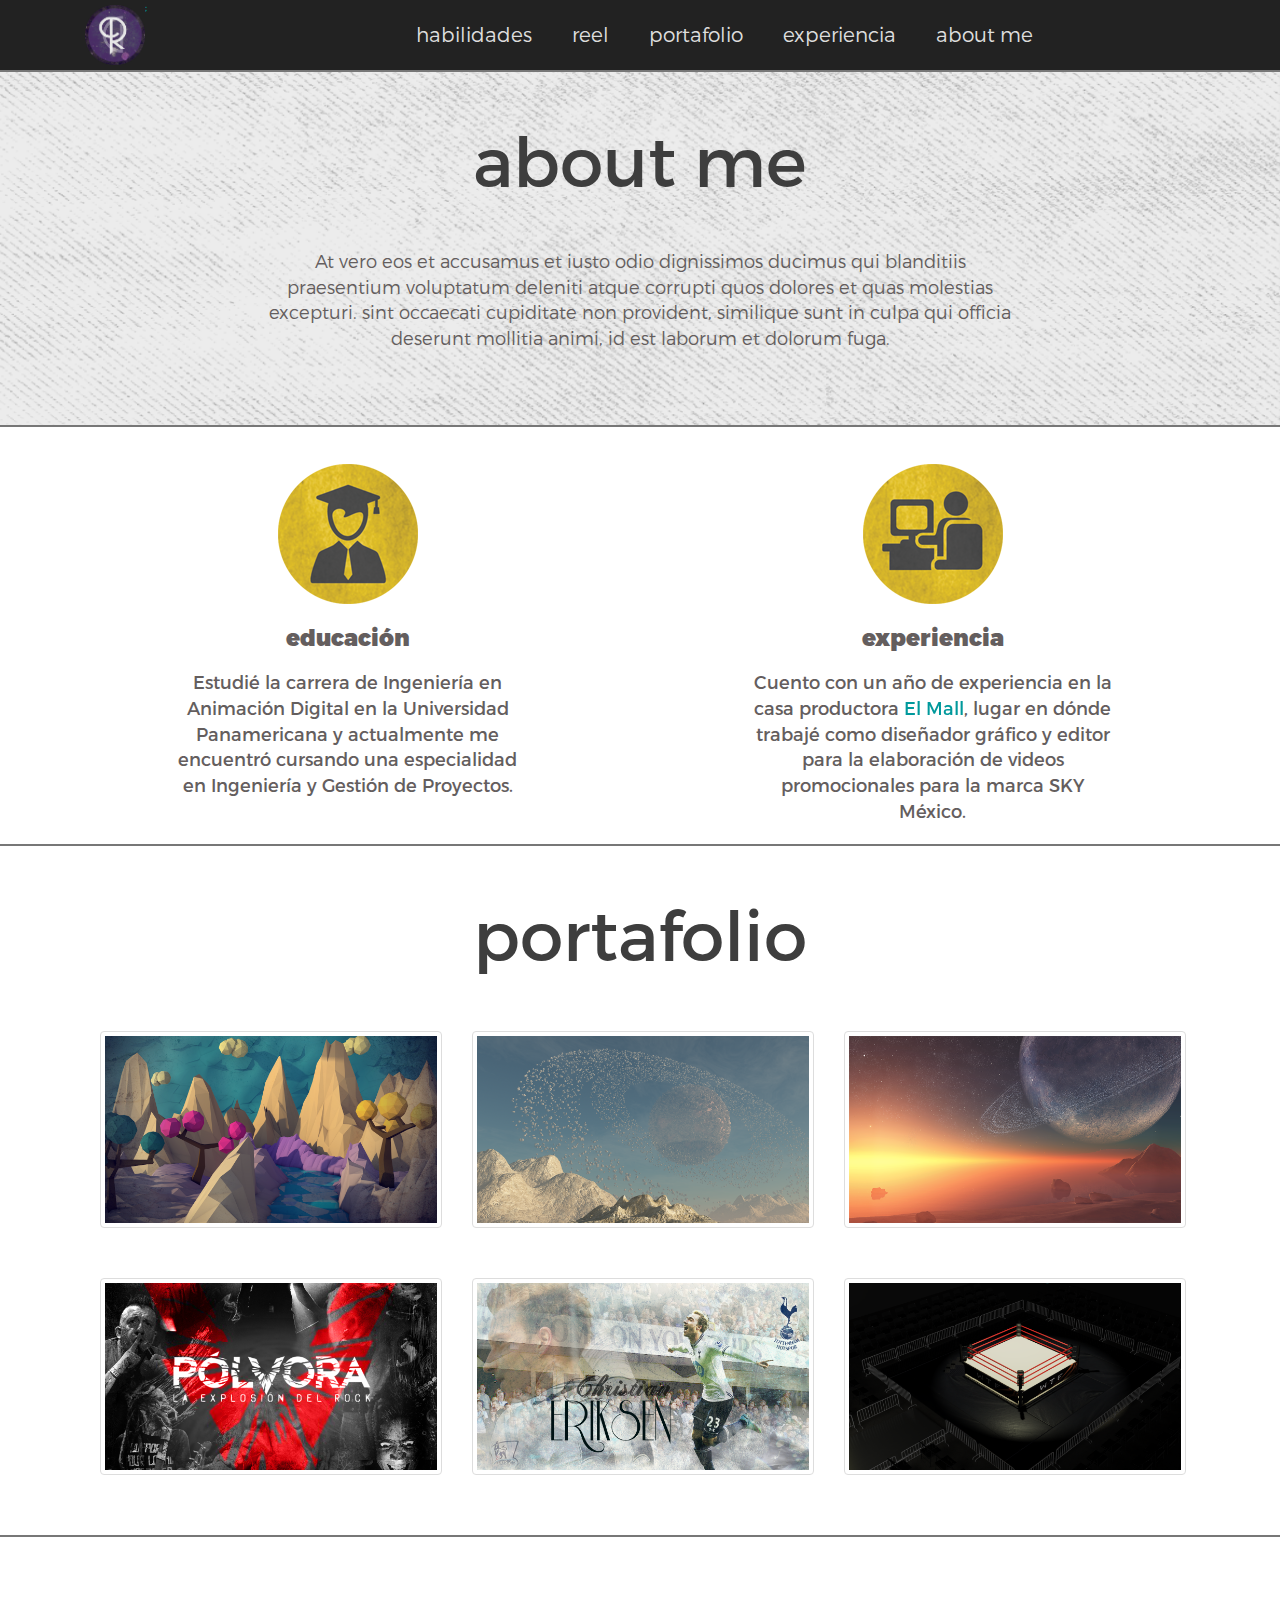
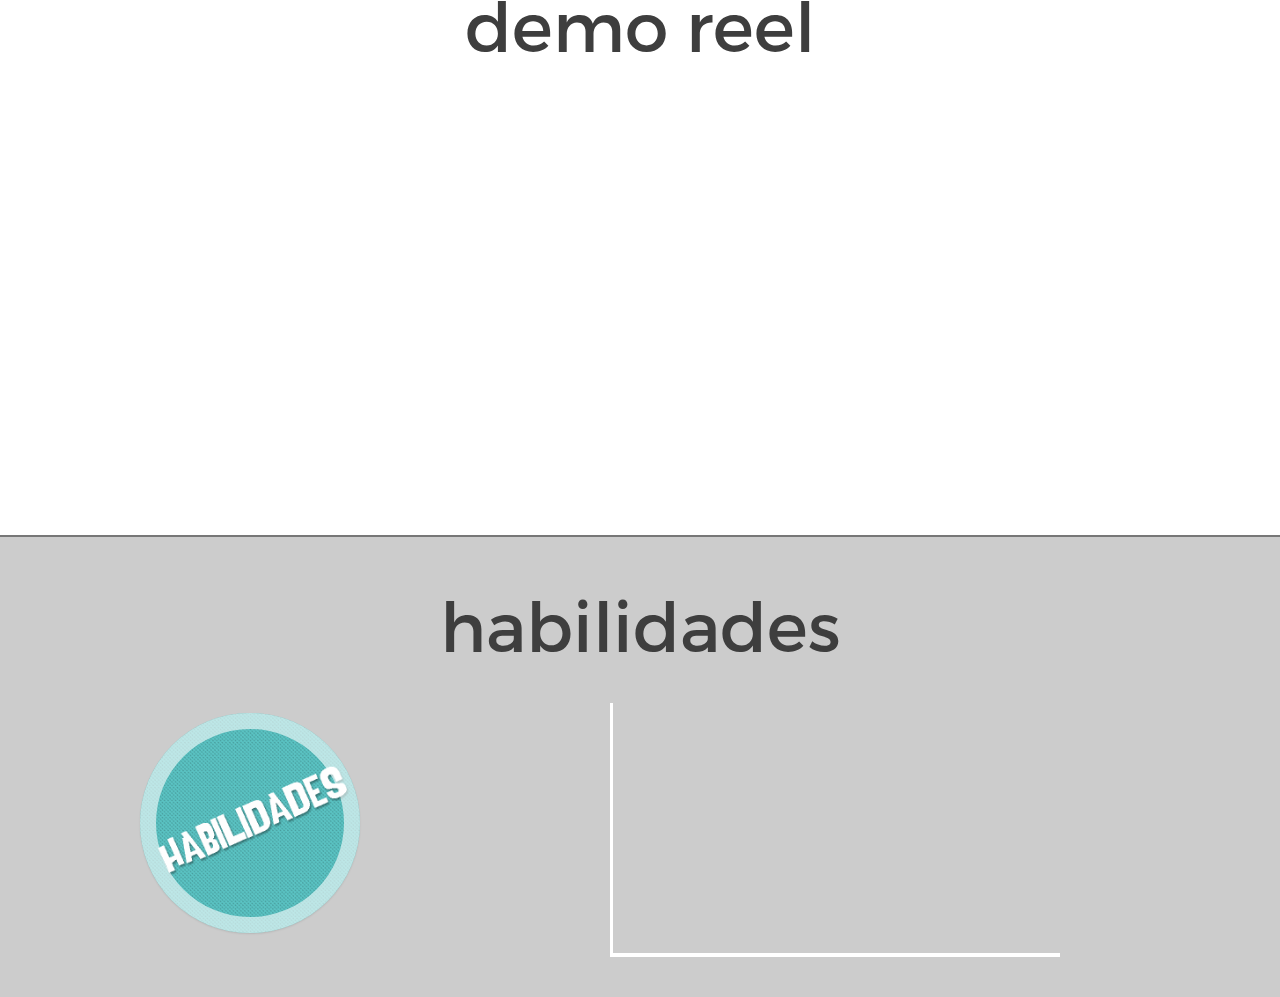
==== commit bbba4b5a: "NameCHANGE" ====
--- a/index.html
+++ b/index.html
@@ -28,39 +28,24 @@
   </head>
 
   <body>
-
-     <nav class="navbar navbar-inverse navbar-fixed-top">
-      <div class="container">
-        <div class="navbar-header">
-          <button type="button" class="navbar-toggle collapsed" data-toggle="collapse" data-target="#navbar" aria-expanded="false" aria-controls="navbar">
-            <span class="sr-only">Toggle navigation</span>
-            <span class="icon-bar"></span>
-            <span class="icon-bar"></span>
-            <span class="icon-bar"></span>
-          </button>
-          <a class="navbar-brand" href="#"><img class="logo" src="images/logoRG.png"></a>
+    <header id="headerMain">
+      <div class="row">
+        <div class="col-12">
+          <a href="#" >
+            <img class="logoHeader" src ="images/logoRG.png">;
+          </a>
+          <nav>
+            <ul>
+              <li>About me</li>
+              <li>Experiencia</li>
+              <li>Portafolio</li>
+              <li>Reel</li>
+              <li>Habilidades</li>
+            </ul>
+          </nav>
         </div>
-        <div id="navbar" class="navbar-collapse collapse">
-          <ul class="nav navbar-nav navSize">
-            <li class="active"><a href="#">Home</a></li>
-            <li><a href="#about">About</a></li>
-            <li><a href="#contact">Contact</a></li>
-            <li class="dropdown">
-              <a href="#" class="dropdown-toggle" data-toggle="dropdown" role="button" aria-expanded="false">Dropdown <span class="caret"></span></a>
-              <ul class="dropdown-menu" role="menu">
-                <li><a href="#">Action</a></li>
-                <li><a href="#">Another action</a></li>
-                <li><a href="#">Something else here</a></li>
-                <li class="divider"></li>
-                <li class="dropdown-header">Nav header</li>
-                <li><a href="#">Separated link</a></li>
-                <li><a href="#">One more separated link</a></li>
-              </ul>
-            </li>
-          </ul>
-        </div><!--/.nav-collapse -->
-      </div>
-    </nav>
+      </div><!--div row-->
+    </header>   
     <!--
       <nav class="miNav">
         <img class="logo" src="images/logoRG.png">
